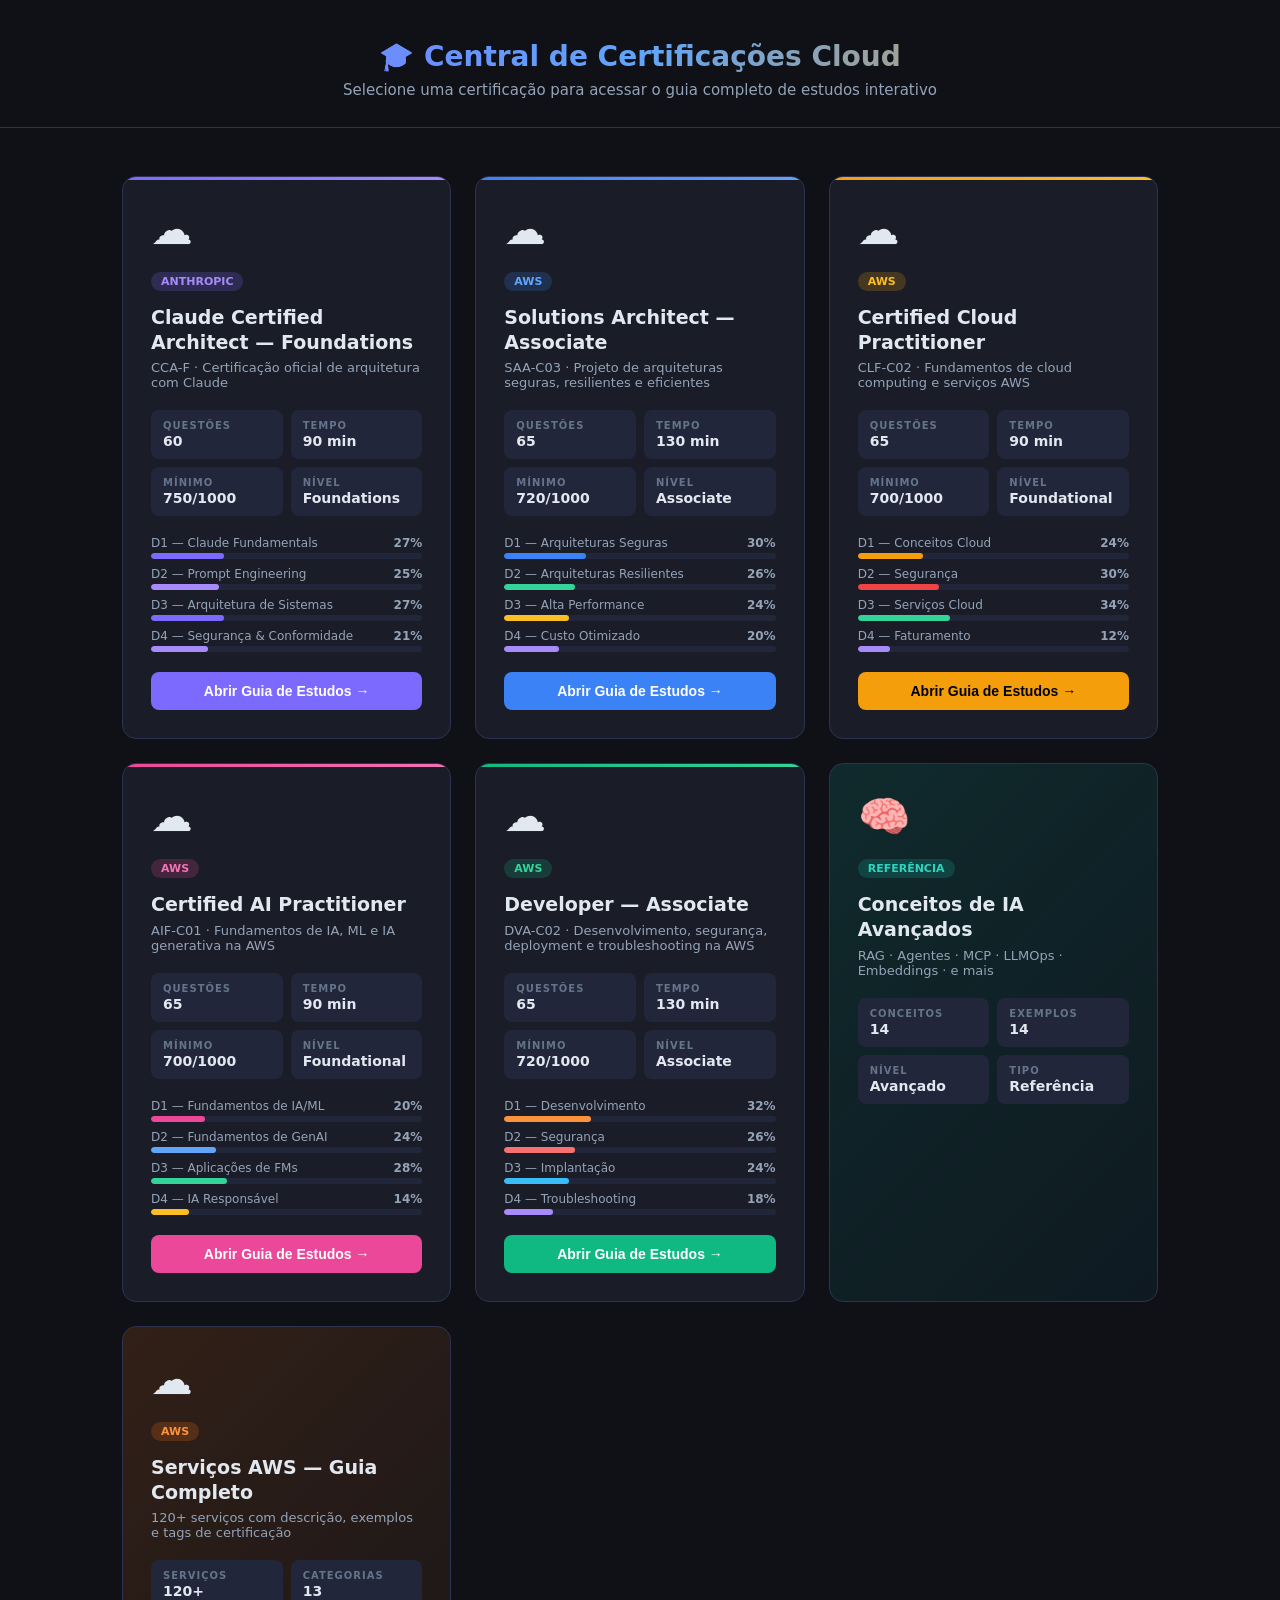
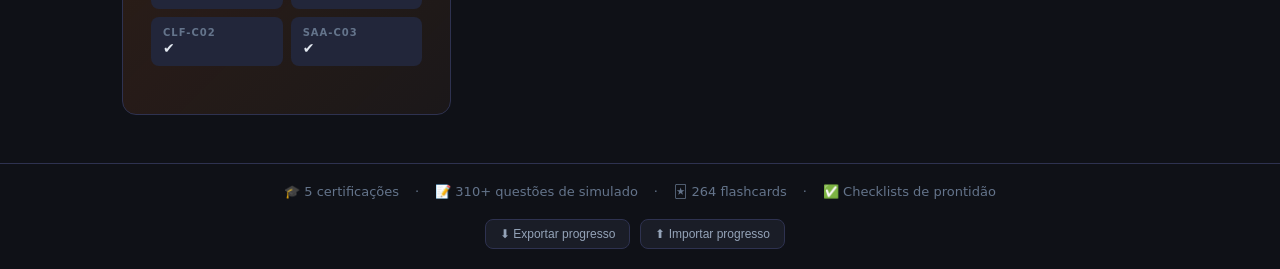
==== index.html @ f7072b09 "Add AWS DVA-C02 study card Adds a new certification study page for AWS Developer Associate (DVA-C02)" ====
<!DOCTYPE html>
<html lang="pt-BR">
<head>
<meta charset="UTF-8">
<meta name="viewport" content="width=device-width,initial-scale=1.0">
<title>Central de Certificações Cloud</title>
<style>
:root{--bg:#0f1117;--bg2:#1a1d27;--bg3:#22263a;--border:#2e3250;--text:#e2e8f0;--text2:#94a3b8;--text3:#64748b;}
*{box-sizing:border-box;margin:0;padding:0;}
body{background:var(--bg);color:var(--text);font-family:'Segoe UI',system-ui,sans-serif;min-height:100vh;display:flex;flex-direction:column;overflow-x:hidden;}

/* ── HEADER ── */
header{padding:40px 32px 28px;text-align:center;border-bottom:1px solid var(--border);}
header h1{font-size:28px;font-weight:800;background:linear-gradient(90deg,#7c6aff,#60a5fa,#f59e0b);-webkit-background-clip:text;-webkit-text-fill-color:transparent;margin-bottom:8px;}
header p{color:var(--text2);font-size:15px;}

/* ── CARD (shared) ── */
.card{background:var(--bg2);border:1px solid var(--border);border-radius:14px;padding:28px;cursor:pointer;position:relative;overflow:hidden;text-decoration:none;display:block;color:var(--text);}
.card::before{content:'';position:absolute;top:0;left:0;right:0;height:3px;}
.card.ccaf::before{background:linear-gradient(90deg,#7c6aff,#a78bfa);}
.card.saa::before{background:linear-gradient(90deg,#3b82f6,#60a5fa);}
.card.clf::before{background:linear-gradient(90deg,#f59e0b,#fbbf24);}
.card.aif::before{background:linear-gradient(90deg,#ec4899,#f472b6);}
.card.dva::before{background:linear-gradient(90deg,#10b981,#34d399);}
.cert-icon{font-size:42px;margin-bottom:16px;}
.cert-badge{display:inline-block;padding:3px 10px;border-radius:99px;font-size:11px;font-weight:700;margin-bottom:14px;}
.card.ccaf .cert-badge{background:rgba(124,106,255,.2);color:#a78bfa;}
.card.saa .cert-badge{background:rgba(59,130,246,.2);color:#60a5fa;}
.card.clf .cert-badge{background:rgba(245,158,11,.2);color:#fbbf24;}
.card.aif .cert-badge{background:rgba(236,72,153,.2);color:#f472b6;}
.card.dva .cert-badge{background:rgba(16,185,129,.2);color:#34d399;}
.cert-title{font-size:19px;font-weight:800;margin-bottom:6px;line-height:1.3;}
.cert-sub{font-size:13px;color:var(--text2);margin-bottom:20px;}
.cert-info{display:grid;grid-template-columns:1fr 1fr;gap:8px;margin-bottom:20px;}
.ci{background:var(--bg3);border-radius:8px;padding:10px 12px;}
.ci .label{font-size:10px;text-transform:uppercase;letter-spacing:1px;color:var(--text3);font-weight:600;}
.ci .value{font-size:14px;font-weight:700;margin-top:2px;}
.cert-domains{margin-bottom:20px;}
.dom-bar{margin-bottom:8px;}
.dom-label{display:flex;justify-content:space-between;font-size:12px;color:var(--text2);margin-bottom:3px;}
.dom-track{height:6px;background:var(--bg3);border-radius:99px;overflow:hidden;}
.dom-fill{height:100%;border-radius:99px;}
.open-btn{display:flex;align-items:center;justify-content:center;gap:8px;width:100%;padding:11px;border-radius:8px;font-size:14px;font-weight:700;border:none;cursor:pointer;transition:opacity .15s;}
.card.ccaf .open-btn{background:#7c6aff;color:#fff;}
.card.saa .open-btn{background:#3b82f6;color:#fff;}
.card.clf .open-btn{background:#f59e0b;color:#000;}
.card.aif .open-btn{background:#ec4899;color:#fff;}
.card.dva .open-btn{background:#10b981;color:#fff;}
.open-btn:hover{opacity:.9;}

/* ── STATS ── */
.stats{display:flex;gap:16px;justify-content:center;padding:20px;border-top:1px solid var(--border);color:var(--text3);font-size:13px;flex-wrap:wrap;}
.stat{display:flex;align-items:center;gap:6px;}

/* ── elements hidden by default (mobile-only chrome) ── */
.c-label,.c-dots,.c-hint,.c-prev,.c-next{display:none;}

/* ══════════════════════════════════
   DESKTOP ≥769px — GRID
══════════════════════════════════ */
@media(min-width:769px){
  main{flex:1;padding:48px 32px;max-width:1100px;margin:0 auto;width:100%;}
  .c-shell{position:static;}
  .c-wrap{overflow:visible;padding:0;}
  .c-track{display:grid;grid-template-columns:repeat(auto-fill,minmax(300px,1fr));gap:24px;transform:none!important;padding:0;}
  .card{transition:transform .2s,box-shadow .2s,border-color .2s;}
  .card:hover{transform:translateY(-4px);border-color:rgba(255,255,255,.15);box-shadow:0 12px 40px rgba(0,0,0,.4);}
  .card.ccaf:hover{border-color:rgba(124,106,255,.4);}
  .card.saa:hover{border-color:rgba(59,130,246,.4);}
  .card.clf:hover{border-color:rgba(245,158,11,.4);}
  .card.aif:hover{border-color:rgba(236,72,153,.4);}
  .card.dva:hover{border-color:rgba(16,185,129,.4);}
}

/* ══════════════════════════════════
   MOBILE ≤768px — CAROUSEL
══════════════════════════════════ */
@media(max-width:768px){
  header{padding:24px 16px 18px;}
  header h1{font-size:20px;}
  header p{font-size:13px;}
  main{flex:1;padding:24px 0 16px;}

  .c-label{display:block;text-align:center;font-size:11px;color:var(--text3);margin-bottom:14px;letter-spacing:1px;text-transform:uppercase;}
  .c-hint{display:block;text-align:center;color:var(--text3);font-size:11px;margin-top:10px;opacity:.6;}
  .c-dots{display:flex;justify-content:center;gap:8px;margin-top:4px;}

  .c-shell{position:relative;}
  .c-wrap{overflow:hidden;padding:8px 0 16px;}
  .c-track{display:flex;gap:16px;transition:transform .36s cubic-bezier(.4,0,.2,1);padding:0 28px;}

  /* carousel arrows */
  .c-prev,.c-next{display:flex;position:absolute;top:50%;transform:translateY(-65%);background:var(--bg2);border:1px solid var(--border);color:var(--text);width:34px;height:34px;border-radius:50%;font-size:18px;align-items:center;justify-content:center;cursor:pointer;z-index:10;user-select:none;line-height:1;}
  .c-prev{left:0;}
  .c-next{right:0;}
  .c-prev:disabled,.c-next:disabled{opacity:.2;cursor:default;}

  /* card carousel state */
  .card{width:calc(100vw - 56px);min-width:calc(100vw - 56px);flex-shrink:0;opacity:.5;transform:scale(.93);transition:transform .3s,opacity .3s,box-shadow .3s,border-color .3s;padding:22px 18px;}
  .card.active-card{opacity:1;transform:scale(1);box-shadow:0 16px 48px rgba(0,0,0,.5);}
  .card.ccaf.active-card{border-color:rgba(124,106,255,.45);}
  .card.saa.active-card{border-color:rgba(59,130,246,.45);}
  .card.clf.active-card{border-color:rgba(245,158,11,.45);}
  .card.aif.active-card{border-color:rgba(236,72,153,.45);}
  .card.dva.active-card{border-color:rgba(16,185,129,.45);}

  /* dots */
  .c-dot{width:8px;height:8px;border-radius:99px;cursor:pointer;transition:all .25s;border:none;background:var(--border);}
  .c-dot.active{width:24px;}
  .c-dot.d0.active{background:#7c6aff;}
  .c-dot.d1.active{background:#3b82f6;}
  .c-dot.d2.active{background:#f59e0b;}
  .c-dot.d3.active{background:#ec4899;}
  .c-dot.d4.active{background:#10b981;}

  .stats{font-size:12px;padding:14px 12px;gap:8px;}
}

.card.concepts{background:linear-gradient(135deg,rgba(20,184,166,.15),rgba(6,182,212,.05));}
.card.concepts .cert-badge{background:rgba(20,184,166,.2);color:#2dd4bf;}
.card.concepts:hover{box-shadow:0 20px 60px rgba(20,184,166,.2);border-color:rgba(20,184,166,.4);}


.card.awssvc{background:linear-gradient(135deg,rgba(249,115,22,.15),rgba(251,146,60,.05));}
.card.awssvc .cert-badge{background:rgba(249,115,22,.2);color:#fb923c;}
.card.awssvc:hover{box-shadow:0 20px 60px rgba(249,115,22,.2);border-color:rgba(249,115,22,.4);}

.hub-progress{display:none;align-items:center;gap:8px;font-size:11px;color:var(--text2);margin-bottom:14px;}
.hub-progress.has-data{display:flex;}
.hub-progress .hp-bar{flex:1;height:4px;background:rgba(255,255,255,.12);border-radius:99px;overflow:hidden;}
.hub-progress .hp-fill{height:100%;background:currentColor;border-radius:99px;}

.hub-actions{display:flex;align-items:center;justify-content:center;gap:10px;padding:0 12px 20px;flex-wrap:wrap;}
.hub-btn{background:var(--bg2);border:1px solid var(--border);color:var(--text2);font-size:12px;padding:7px 14px;border-radius:8px;cursor:pointer;transition:all .15s;}
.hub-btn:hover{background:var(--bg3);color:var(--text);}
.hub-import-status{font-size:12px;}

</style>
</head>
<body>

<header>
  <h1>🎓 Central de Certificações Cloud</h1>
  <p>Selecione uma certificação para acessar o guia completo de estudos interativo</p>
</header>

<main>
  <p class="c-label">Certificações disponíveis</p>

  <div class="c-shell">
    <button class="c-prev" id="btnPrev" onclick="move(-1)">‹</button>

    <div class="c-wrap">
      <div class="c-track" id="track">

        <!-- CCA-F -->
        <a href="ccaf_2026.html" class="card ccaf active-card" data-idx="0">
          <div class="cert-icon">☁️</div>
          <div class="cert-badge">ANTHROPIC</div>
          <div class="cert-title">Claude Certified Architect — Foundations</div>
          <div class="cert-sub">CCA-F · Certificação oficial de arquitetura com Claude</div>
          <div class="cert-info">
            <div class="ci"><div class="label">Questões</div><div class="value">60</div></div>
            <div class="ci"><div class="label">Tempo</div><div class="value">90 min</div></div>
            <div class="ci"><div class="label">Mínimo</div><div class="value">750/1000</div></div>
            <div class="ci"><div class="label">Nível</div><div class="value">Foundations</div></div>
          </div>
          <div class="cert-domains">
            <div class="dom-bar"><div class="dom-label"><span>D1 — Claude Fundamentals</span><strong>27%</strong></div><div class="dom-track"><div class="dom-fill" style="width:27%;background:#7c6aff"></div></div></div>
            <div class="dom-bar"><div class="dom-label"><span>D2 — Prompt Engineering</span><strong>25%</strong></div><div class="dom-track"><div class="dom-fill" style="width:25%;background:#a78bfa"></div></div></div>
            <div class="dom-bar"><div class="dom-label"><span>D3 — Arquitetura de Sistemas</span><strong>27%</strong></div><div class="dom-track"><div class="dom-fill" style="width:27%;background:#7c6aff"></div></div></div>
            <div class="dom-bar"><div class="dom-label"><span>D4 — Segurança & Conformidade</span><strong>21%</strong></div><div class="dom-track"><div class="dom-fill" style="width:21%;background:#a78bfa"></div></div></div>
          </div>
          <div class="hub-progress" data-cert="ccaf" data-total="50"><span class="hp-txt"></span><div class="hp-bar"><div class="hp-fill" style="width:0%"></div></div></div>
          <button class="open-btn" onclick="event.preventDefault();window.location.href='ccaf_2026.html'">Abrir Guia de Estudos →</button>
        </a>

        <!-- AWS SAA -->
        <a href="aws_saa_study.html" class="card saa" data-idx="1">
          <div class="cert-icon">☁️</div>
          <div class="cert-badge">AWS</div>
          <div class="cert-title">Solutions Architect — Associate</div>
          <div class="cert-sub">SAA-C03 · Projeto de arquiteturas seguras, resilientes e eficientes</div>
          <div class="cert-info">
            <div class="ci"><div class="label">Questões</div><div class="value">65</div></div>
            <div class="ci"><div class="label">Tempo</div><div class="value">130 min</div></div>
            <div class="ci"><div class="label">Mínimo</div><div class="value">720/1000</div></div>
            <div class="ci"><div class="label">Nível</div><div class="value">Associate</div></div>
          </div>
          <div class="cert-domains">
            <div class="dom-bar"><div class="dom-label"><span>D1 — Arquiteturas Seguras</span><strong>30%</strong></div><div class="dom-track"><div class="dom-fill" style="width:30%;background:#3b82f6"></div></div></div>
            <div class="dom-bar"><div class="dom-label"><span>D2 — Arquiteturas Resilientes</span><strong>26%</strong></div><div class="dom-track"><div class="dom-fill" style="width:26%;background:#34d399"></div></div></div>
            <div class="dom-bar"><div class="dom-label"><span>D3 — Alta Performance</span><strong>24%</strong></div><div class="dom-track"><div class="dom-fill" style="width:24%;background:#fbbf24"></div></div></div>
            <div class="dom-bar"><div class="dom-label"><span>D4 — Custo Otimizado</span><strong>20%</strong></div><div class="dom-track"><div class="dom-fill" style="width:20%;background:#a78bfa"></div></div></div>
          </div>
          <div class="hub-progress" data-cert="saa" data-total="53"><span class="hp-txt"></span><div class="hp-bar"><div class="hp-fill" style="width:0%"></div></div></div>
          <button class="open-btn" onclick="event.preventDefault();window.location.href='aws_saa_study.html'">Abrir Guia de Estudos →</button>
        </a>

        <!-- CLF-C02 -->
        <a href="clf_c02_study.html" class="card clf" data-idx="2">
          <div class="cert-icon">☁️</div>
          <div class="cert-badge">AWS</div>
          <div class="cert-title">Certified Cloud Practitioner</div>
          <div class="cert-sub">CLF-C02 · Fundamentos de cloud computing e serviços AWS</div>
          <div class="cert-info">
            <div class="ci"><div class="label">Questões</div><div class="value">65</div></div>
            <div class="ci"><div class="label">Tempo</div><div class="value">90 min</div></div>
            <div class="ci"><div class="label">Mínimo</div><div class="value">700/1000</div></div>
            <div class="ci"><div class="label">Nível</div><div class="value">Foundational</div></div>
          </div>
          <div class="cert-domains">
            <div class="dom-bar"><div class="dom-label"><span>D1 — Conceitos Cloud</span><strong>24%</strong></div><div class="dom-track"><div class="dom-fill" style="width:24%;background:#f59e0b"></div></div></div>
            <div class="dom-bar"><div class="dom-label"><span>D2 — Segurança</span><strong>30%</strong></div><div class="dom-track"><div class="dom-fill" style="width:30%;background:#ef4444"></div></div></div>
            <div class="dom-bar"><div class="dom-label"><span>D3 — Serviços Cloud</span><strong>34%</strong></div><div class="dom-track"><div class="dom-fill" style="width:34%;background:#34d399"></div></div></div>
            <div class="dom-bar"><div class="dom-label"><span>D4 — Faturamento</span><strong>12%</strong></div><div class="dom-track"><div class="dom-fill" style="width:12%;background:#a78bfa"></div></div></div>
          </div>
          <div class="hub-progress" data-cert="clf" data-total="45"><span class="hp-txt"></span><div class="hp-bar"><div class="hp-fill" style="width:0%"></div></div></div>
          <button class="open-btn" onclick="event.preventDefault();window.location.href='clf_c02_study.html'">Abrir Guia de Estudos →</button>
        </a>

        <!-- AWS AIF-C01 -->
        <a href="aws_aif_c01_study.html" class="card aif" data-idx="3">
          <div class="cert-icon">☁️</div>
          <div class="cert-badge">AWS</div>
          <div class="cert-title">Certified AI Practitioner</div>
          <div class="cert-sub">AIF-C01 · Fundamentos de IA, ML e IA generativa na AWS</div>
          <div class="cert-info">
            <div class="ci"><div class="label">Questões</div><div class="value">65</div></div>
            <div class="ci"><div class="label">Tempo</div><div class="value">90 min</div></div>
            <div class="ci"><div class="label">Mínimo</div><div class="value">700/1000</div></div>
            <div class="ci"><div class="label">Nível</div><div class="value">Foundational</div></div>
          </div>
          <div class="cert-domains">
            <div class="dom-bar"><div class="dom-label"><span>D1 — Fundamentos de IA/ML</span><strong>20%</strong></div><div class="dom-track"><div class="dom-fill" style="width:20%;background:#ec4899"></div></div></div>
            <div class="dom-bar"><div class="dom-label"><span>D2 — Fundamentos de GenAI</span><strong>24%</strong></div><div class="dom-track"><div class="dom-fill" style="width:24%;background:#60a5fa"></div></div></div>
            <div class="dom-bar"><div class="dom-label"><span>D3 — Aplicações de FMs</span><strong>28%</strong></div><div class="dom-track"><div class="dom-fill" style="width:28%;background:#34d399"></div></div></div>
            <div class="dom-bar"><div class="dom-label"><span>D4 — IA Responsável</span><strong>14%</strong></div><div class="dom-track"><div class="dom-fill" style="width:14%;background:#fbbf24"></div></div></div>
          </div>
          <div class="hub-progress" data-cert="aif" data-total="45"><span class="hp-txt"></span><div class="hp-bar"><div class="hp-fill" style="width:0%"></div></div></div>
          <button class="open-btn" onclick="event.preventDefault();window.location.href='aws_aif_c01_study.html'">Abrir Guia de Estudos →</button>
        </a>

        <!-- AWS DVA-C02 -->
        <a href="aws_dva_c02_study.html" class="card dva" data-idx="4">
          <div class="cert-icon">☁️</div>
          <div class="cert-badge">AWS</div>
          <div class="cert-title">Developer — Associate</div>
          <div class="cert-sub">DVA-C02 · Desenvolvimento, segurança, deployment e troubleshooting na AWS</div>
          <div class="cert-info">
            <div class="ci"><div class="label">Questões</div><div class="value">65</div></div>
            <div class="ci"><div class="label">Tempo</div><div class="value">130 min</div></div>
            <div class="ci"><div class="label">Mínimo</div><div class="value">720/1000</div></div>
            <div class="ci"><div class="label">Nível</div><div class="value">Associate</div></div>
          </div>
          <div class="cert-domains">
            <div class="dom-bar"><div class="dom-label"><span>D1 — Desenvolvimento</span><strong>32%</strong></div><div class="dom-track"><div class="dom-fill" style="width:32%;background:#fb923c"></div></div></div>
            <div class="dom-bar"><div class="dom-label"><span>D2 — Segurança</span><strong>26%</strong></div><div class="dom-track"><div class="dom-fill" style="width:26%;background:#f87171"></div></div></div>
            <div class="dom-bar"><div class="dom-label"><span>D3 — Implantação</span><strong>24%</strong></div><div class="dom-track"><div class="dom-fill" style="width:24%;background:#38bdf8"></div></div></div>
            <div class="dom-bar"><div class="dom-label"><span>D4 — Troubleshooting</span><strong>18%</strong></div><div class="dom-track"><div class="dom-fill" style="width:18%;background:#a78bfa"></div></div></div>
          </div>
          <div class="hub-progress" data-cert="dva" data-total="45"><span class="hp-txt"></span><div class="hp-bar"><div class="hp-fill" style="width:0%"></div></div></div>
          <button class="open-btn" onclick="event.preventDefault();window.location.href='aws_dva_c02_study.html'">Abrir Guia de Estudos →</button>
        </a>
        <!-- AI Concepts -->
        <a href="ai_concepts.html" class="card concepts" data-idx="5">
          <div class="cert-icon">&#x1F9E0;</div>
          <div class="cert-badge">REFER&#xCA;NCIA</div>
          <div class="cert-title">Conceitos de IA Avan&#xE7;ados</div>
          <div class="cert-sub">RAG &middot; Agentes &middot; MCP &middot; LLMOps &middot; Embeddings &middot; e mais</div>
          <div class="cert-info">
            <div class="ci"><div class="label">Conceitos</div><div class="value">14</div></div>
            <div class="ci"><div class="label">Exemplos</div><div class="value">14</div></div>
            <div class="ci"><div class="label">N&iacute;vel</div><div class="value">Avan&ccedil;ado</div></div>
            <div class="ci"><div class="label">Tipo</div><div class="value">Refer&ecirc;ncia</div></div>
          </div>
        </a>
        <!-- AWS Services -->
        <a href="aws_services.html" class="card awssvc" data-idx="6">
          <div class="cert-icon">&#x2601;&#xFE0F;</div>
          <div class="cert-badge">AWS</div>
          <div class="cert-title">Servi&#xE7;os AWS — Guia Completo</div>
          <div class="cert-sub">120+ servi&#xE7;os com descri&#xE7;&#xE3;o, exemplos e tags de certifica&#xE7;&#xE3;o</div>
          <div class="cert-info">
            <div class="ci"><div class="label">Servi&#xE7;os</div><div class="value">120+</div></div>
            <div class="ci"><div class="label">Categorias</div><div class="value">13</div></div>
            <div class="ci"><div class="label">CLF-C02</div><div class="value">&#x2714;</div></div>
            <div class="ci"><div class="label">SAA-C03</div><div class="value">&#x2714;</div></div>
          </div>
        </a>

      </div><!-- /c-track -->
    </div><!-- /c-wrap -->

    <button class="c-next" id="btnNext" onclick="move(1)">›</button>
  </div><!-- /c-shell -->

  <div class="c-dots" id="dots">
    <button class="c-dot d0 active" onclick="goTo(0)"></button>
    <button class="c-dot d1" onclick="goTo(1)"></button>
    <button class="c-dot d2" onclick="goTo(2)"></button>
    <button class="c-dot d3" onclick="goTo(3)"></button>
    <button class="c-dot d4" onclick="goTo(4)"></button>
    <button class="c-dot d5" onclick="goTo(5)"></button>
    <button class="c-dot d6" onclick="goTo(6)"></button>
  </div>
  <p class="c-hint">← deslize para navegar →</p>
</main>

<div class="stats">
  <div class="stat">🎓 5 certificações</div>
  <div class="stat">·</div>
  <div class="stat">📝 310+ questões de simulado</div>
  <div class="stat">·</div>
  <div class="stat">🃏 264 flashcards</div>
  <div class="stat">·</div>
  <div class="stat">✅ Checklists de prontidão</div>
</div>

<div class="hub-actions">
  <button class="hub-btn" id="btnExportProgress">⬇ Exportar progresso</button>
  <button class="hub-btn" id="btnImportProgress">⬆ Importar progresso</button>
  <input type="file" id="importProgressFile" accept="application/json" style="display:none">
  <span id="importProgressStatus" class="hub-import-status"></span>
</div>

<script src="study-engine.js"></script>
<script>
var TOTAL = 7, cur = 0;
function isMobile(){ return window.innerWidth <= 768; }

function updateCarousel(){
  if(!isMobile()) return;
  var track = document.getElementById('track');
  var cards = document.querySelectorAll('.card');
  var dots  = document.querySelectorAll('.c-dot');
  var cw = cards[0].offsetWidth + 16;
  track.style.transform = 'translateX(' + (28 - cur * cw) + 'px)';
  cards.forEach(function(c,i){ c.classList.toggle('active-card', i===cur); });
  dots.forEach(function(d,i){ d.classList.toggle('active', i===cur); });
  document.getElementById('btnPrev').disabled = cur===0;
  document.getElementById('btnNext').disabled = cur===TOTAL-1;
}

function move(dir){
  if(!isMobile()) return;
  cur = Math.max(0, Math.min(TOTAL-1, cur+dir));
  updateCarousel();
}

function goTo(idx){ cur=idx; updateCarousel(); }

// Inactive card click → navigate carousel
document.querySelectorAll('.card').forEach(function(card,i){
  card.addEventListener('click', function(e){
    if(isMobile() && i!==cur){ e.preventDefault(); goTo(i); }
  });
});

// Touch swipe
var tx=0;
document.getElementById('track').addEventListener('touchstart',function(e){tx=e.touches[0].clientX;},{passive:true});
document.getElementById('track').addEventListener('touchend',function(e){
  var dx=e.changedTouches[0].clientX-tx;
  if(isMobile()&&Math.abs(dx)>40) move(dx<0?1:-1);
});

window.addEventListener('resize', function(){
  if(!isMobile()){ document.getElementById('track').style.transform=''; }
  else updateCarousel();
});

if(isMobile()) updateCarousel();

// ── HUB PROGRESS (study-progress-tracking) ─────────────────────────
function renderHubProgress(){
  document.querySelectorAll('.hub-progress').forEach(function(el){
    var certId = el.dataset.cert;
    var total = parseInt(el.dataset.total, 10) || 0;
    var cert = getCertProgress(certId);
    var done = Object.values(cert.checklist).filter(Boolean).length;
    if(!done && !cert.examHistory.length){ el.classList.remove('has-data'); return; }
    el.classList.add('has-data');
    var pct = total ? Math.round(done/total*100) : 0;
    var txt = pct + '% do checklist';
    if(cert.examHistory.length){
      var last = cert.examHistory[cert.examHistory.length-1];
      txt += ' · último simulado: ' + last.score + '/1000';
    }
    el.querySelector('.hp-txt').textContent = txt;
    el.querySelector('.hp-fill').style.width = pct + '%';
  });
}
renderHubProgress();

// ── PROGRESS EXPORT / IMPORT (progress-export-import) ───────────────
function showImportStatus(msg, isError){
  var el = document.getElementById('importProgressStatus');
  el.textContent = msg;
  el.style.color = isError ? '#f87171' : '#34d399';
  setTimeout(function(){ el.textContent=''; }, 6000);
}
document.getElementById('btnExportProgress').addEventListener('click', function(){
  var envelope = exportProgressEnvelope();
  var blob = new Blob([JSON.stringify(envelope,null,2)], {type:'application/json'});
  var url = URL.createObjectURL(blob);
  var a = document.createElement('a');
  a.href = url; a.download = 'hub-study-progress-' + new Date().toISOString().slice(0,10) + '.json';
  document.body.appendChild(a); a.click(); a.remove();
  URL.revokeObjectURL(url);
});
document.getElementById('btnImportProgress').addEventListener('click', function(){
  document.getElementById('importProgressFile').click();
});
document.getElementById('importProgressFile').addEventListener('change', function(e){
  var file = e.target.files[0];
  if(!file) return;
  var reader = new FileReader();
  reader.onload = function(){
    var parsed;
    try{ parsed = JSON.parse(reader.result); }
    catch(err){ showImportStatus('❌ Arquivo inválido (JSON malformado).', true); return; }
    if(!validateProgressEnvelope(parsed)){ showImportStatus('❌ Formato de arquivo não reconhecido.', true); return; }
    if(hasAnyProgress()){
      if(!confirm('Isso substituirá o progresso já salvo neste navegador. Continuar?')) return;
    }
    saveAllProgress(parsed.progress);
    showImportStatus('✅ Progresso importado com sucesso!', false);
    renderHubProgress();
  };
  reader.onerror = function(){ showImportStatus('❌ Não foi possível ler o arquivo.', true); };
  reader.readAsText(file);
  e.target.value = '';
});
</script>
</body>
</html>
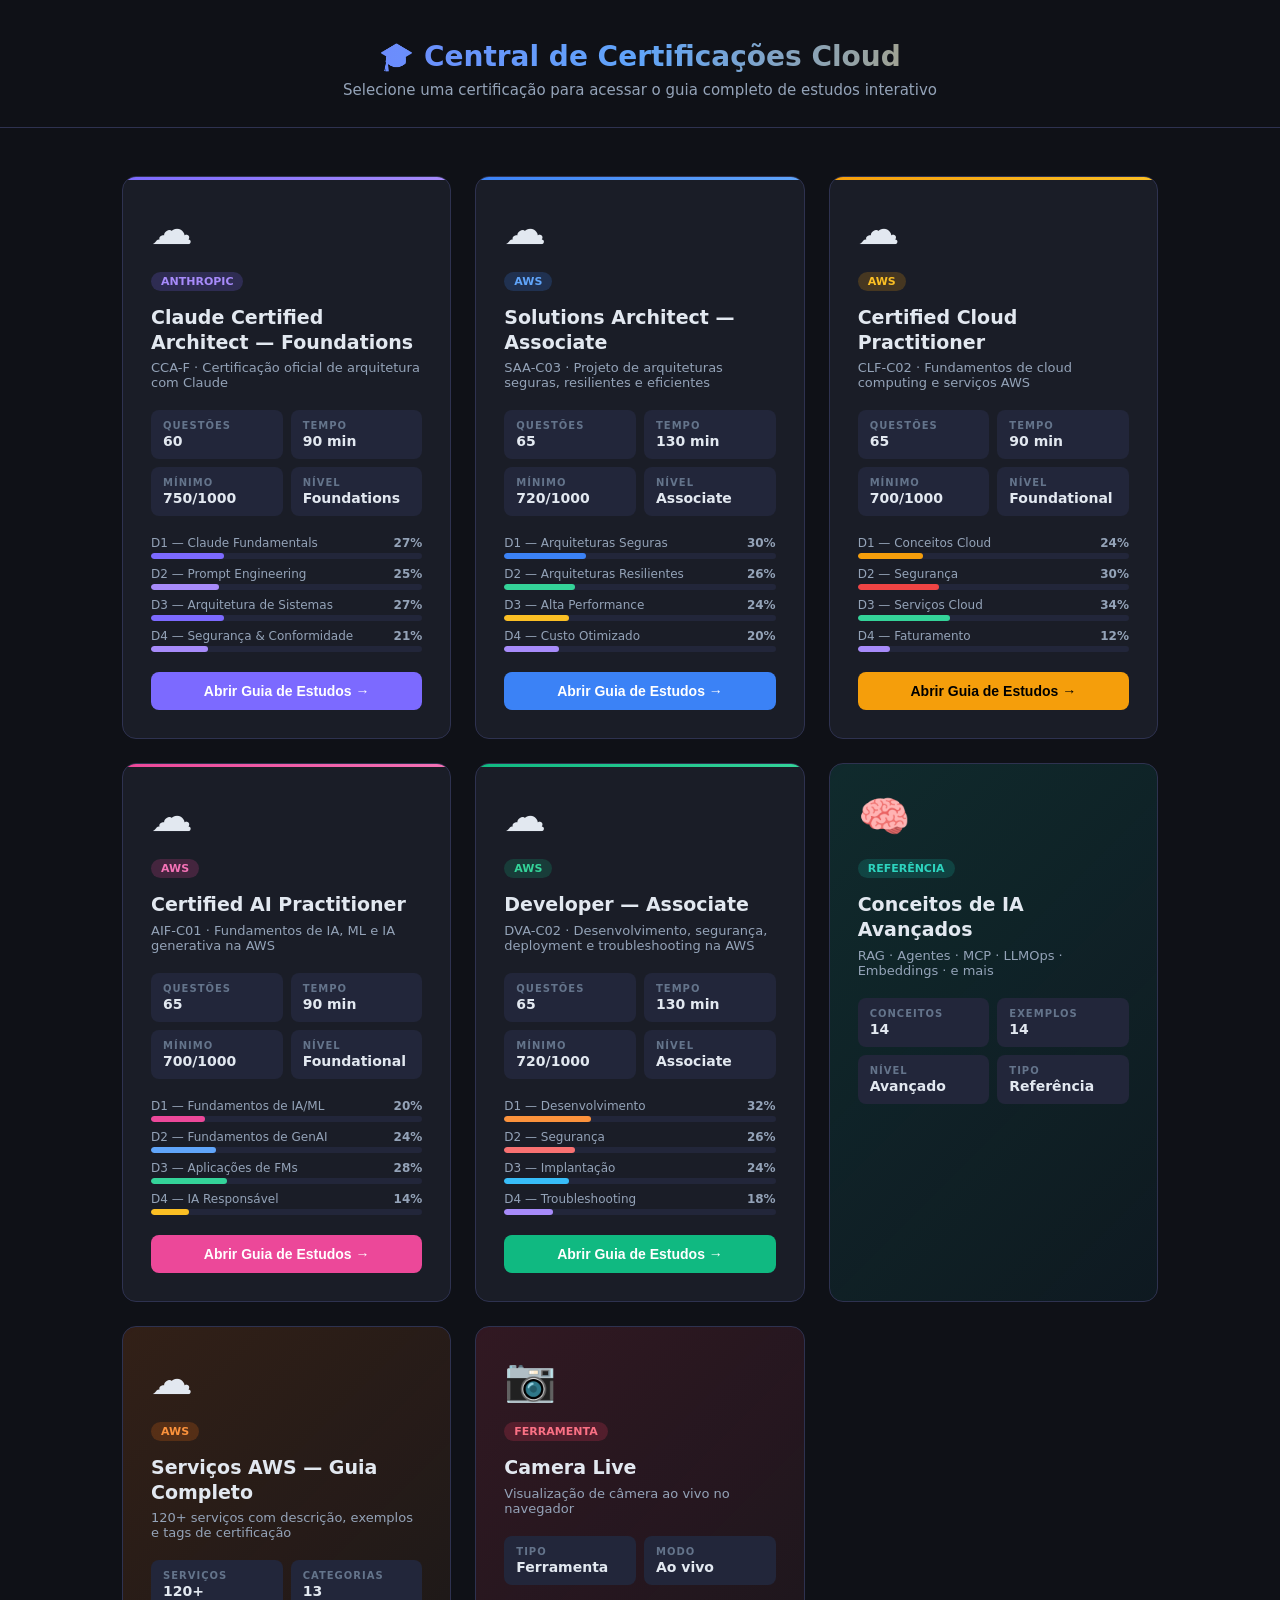
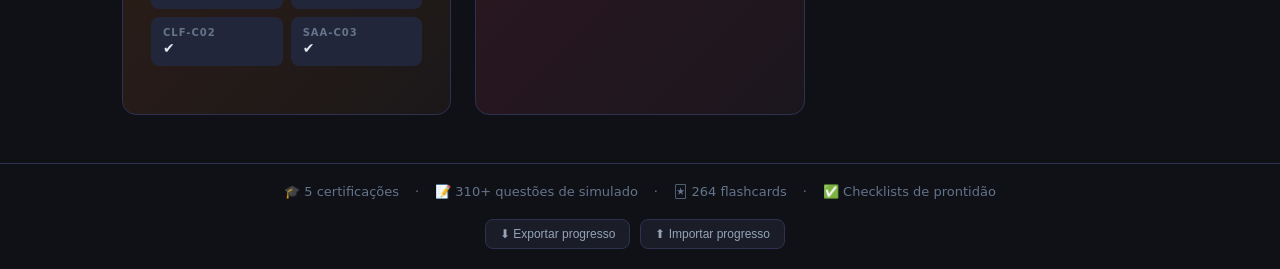
==== commit 3ff9c582: "Add Camera Live page and hub card Co-Authored-By: Claude Sonnet 5.5 <noreply@anthropic.com>" ====
--- a/index.html
+++ b/index.html
@@ -123,6 +123,9 @@
 
 .card.awssvc{background:linear-gradient(135deg,rgba(249,115,22,.15),rgba(251,146,60,.05));}
 .card.awssvc .cert-badge{background:rgba(249,115,22,.2);color:#fb923c;}
+.card.camlive{background:linear-gradient(135deg,rgba(244,63,94,.15),rgba(251,113,133,.05));}
+.card.camlive .cert-badge{background:rgba(244,63,94,.2);color:#fb7185;}
+.card.camlive:hover{box-shadow:0 20px 60px rgba(244,63,94,.2);border-color:rgba(244,63,94,.4);}
 .card.awssvc:hover{box-shadow:0 20px 60px rgba(249,115,22,.2);border-color:rgba(249,115,22,.4);}
 
 .hub-progress{display:none;align-items:center;gap:8px;font-size:11px;color:var(--text2);margin-bottom:14px;}
@@ -171,7 +174,7 @@
             <div class="dom-bar"><div class="dom-label"><span>D3 — Arquitetura de Sistemas</span><strong>27%</strong></div><div class="dom-track"><div class="dom-fill" style="width:27%;background:#7c6aff"></div></div></div>
             <div class="dom-bar"><div class="dom-label"><span>D4 — Segurança & Conformidade</span><strong>21%</strong></div><div class="dom-track"><div class="dom-fill" style="width:21%;background:#a78bfa"></div></div></div>
           </div>
-          <div class="hub-progress" data-cert="ccaf" data-total="50"><span class="hp-txt"></span><div class="hp-bar"><div class="hp-fill" style="width:0%"></div></div></div>
+          <div class="hub-progress" data-cert="ccaf" data-total="58"><span class="hp-txt"></span><div class="hp-bar"><div class="hp-fill" style="width:0%"></div></div></div>
           <button class="open-btn" onclick="event.preventDefault();window.location.href='ccaf_2026.html'">Abrir Guia de Estudos →</button>
         </a>
 
@@ -237,7 +240,7 @@
             <div class="dom-bar"><div class="dom-label"><span>D3 — Aplicações de FMs</span><strong>28%</strong></div><div class="dom-track"><div class="dom-fill" style="width:28%;background:#34d399"></div></div></div>
             <div class="dom-bar"><div class="dom-label"><span>D4 — IA Responsável</span><strong>14%</strong></div><div class="dom-track"><div class="dom-fill" style="width:14%;background:#fbbf24"></div></div></div>
           </div>
-          <div class="hub-progress" data-cert="aif" data-total="45"><span class="hp-txt"></span><div class="hp-bar"><div class="hp-fill" style="width:0%"></div></div></div>
+          <div class="hub-progress" data-cert="aif" data-total="59"><span class="hp-txt"></span><div class="hp-bar"><div class="hp-fill" style="width:0%"></div></div></div>
           <button class="open-btn" onclick="event.preventDefault();window.location.href='aws_aif_c01_study.html'">Abrir Guia de Estudos →</button>
         </a>
 
@@ -286,6 +289,17 @@
             <div class="ci"><div class="label">Categorias</div><div class="value">13</div></div>
             <div class="ci"><div class="label">CLF-C02</div><div class="value">&#x2714;</div></div>
             <div class="ci"><div class="label">SAA-C03</div><div class="value">&#x2714;</div></div>
+          </div>
+        </a>
+        <!-- Camera Live -->
+        <a href="camera-live.html" class="card camlive" data-idx="7">
+          <div class="cert-icon">&#x1F4F7;</div>
+          <div class="cert-badge">FERRAMENTA</div>
+          <div class="cert-title">Camera Live</div>
+          <div class="cert-sub">Visualiza&#xE7;&#xE3;o de c&#xE2;mera ao vivo no navegador</div>
+          <div class="cert-info">
+            <div class="ci"><div class="label">Tipo</div><div class="value">Ferramenta</div></div>
+            <div class="ci"><div class="label">Modo</div><div class="value">Ao vivo</div></div>
           </div>
         </a>
 
@@ -303,6 +317,7 @@
     <button class="c-dot d4" onclick="goTo(4)"></button>
     <button class="c-dot d5" onclick="goTo(5)"></button>
     <button class="c-dot d6" onclick="goTo(6)"></button>
+    <button class="c-dot d7" onclick="goTo(7)"></button>
   </div>
   <p class="c-hint">← deslize para navegar →</p>
 </main>
@@ -326,7 +341,7 @@
 
 <script src="study-engine.js"></script>
 <script>
-var TOTAL = 7, cur = 0;
+var TOTAL = 8, cur = 0;
 function isMobile(){ return window.innerWidth <= 768; }
 
 function updateCarousel(){
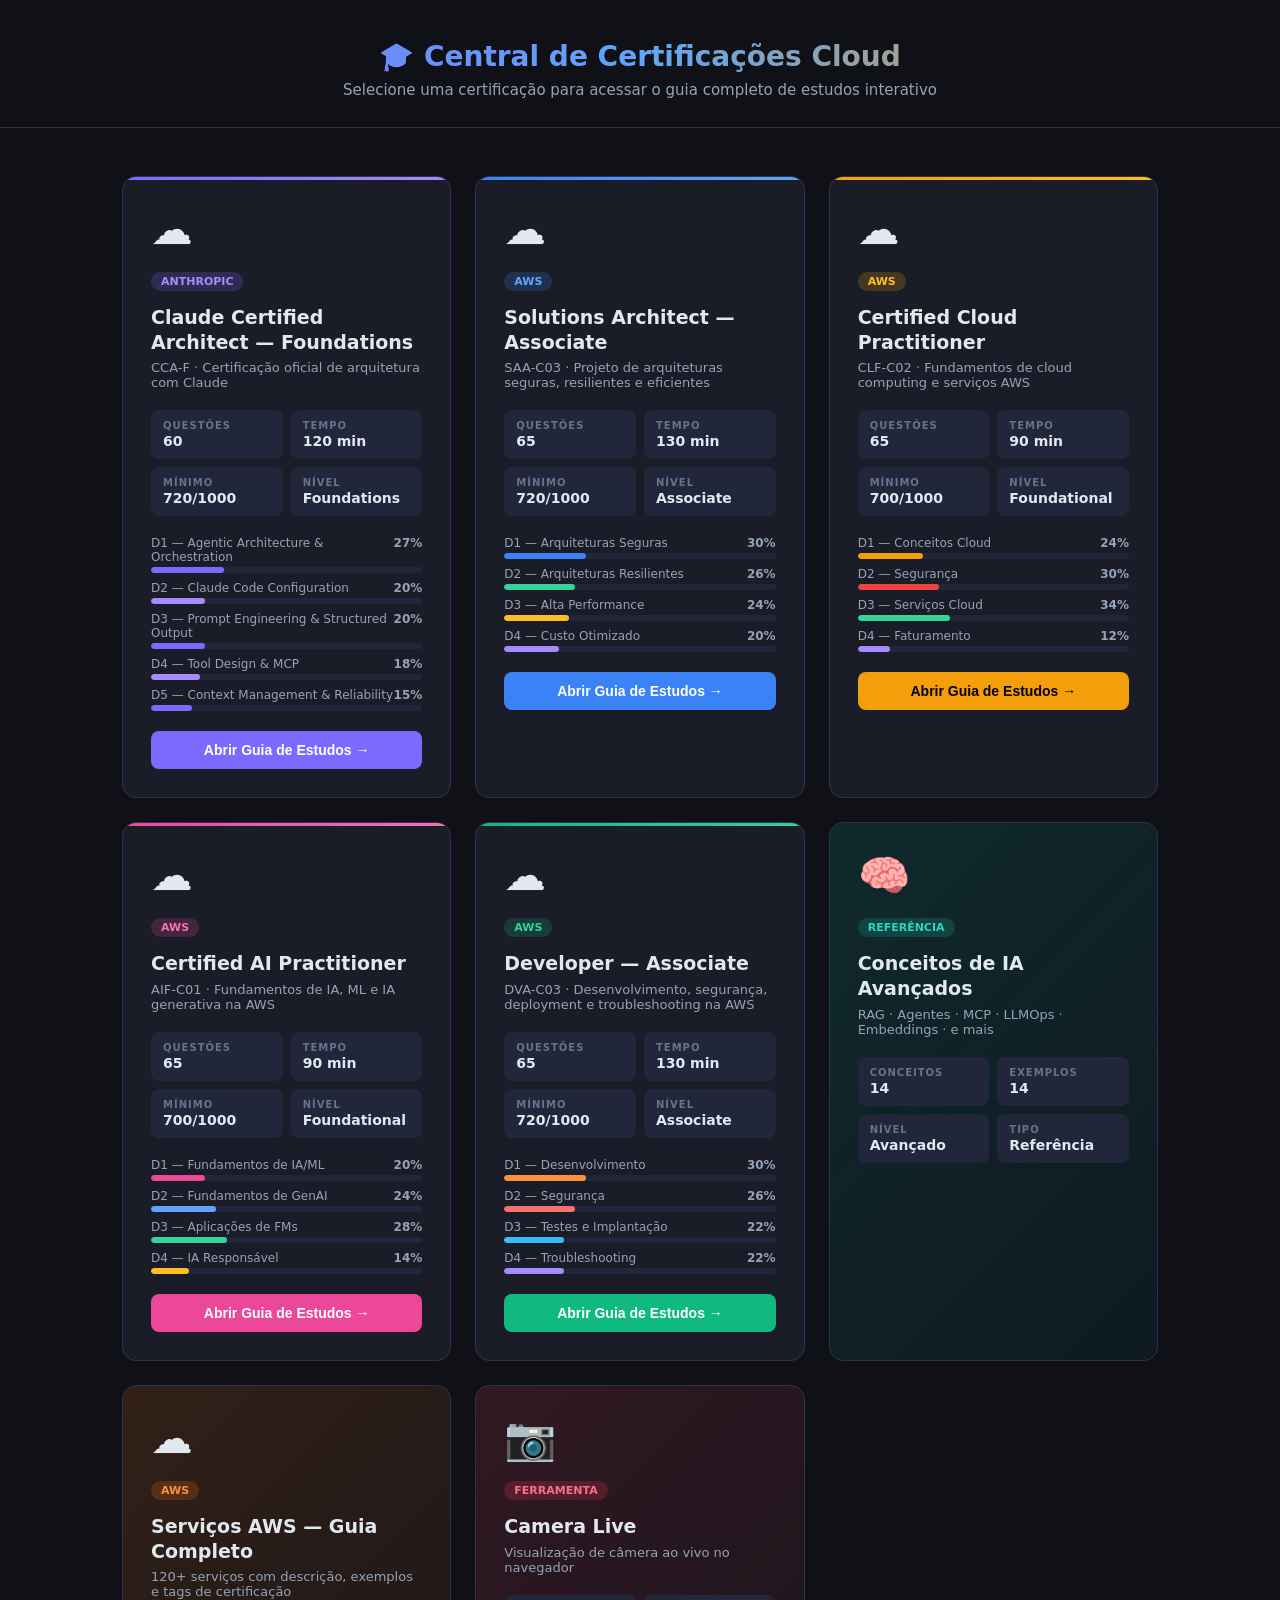
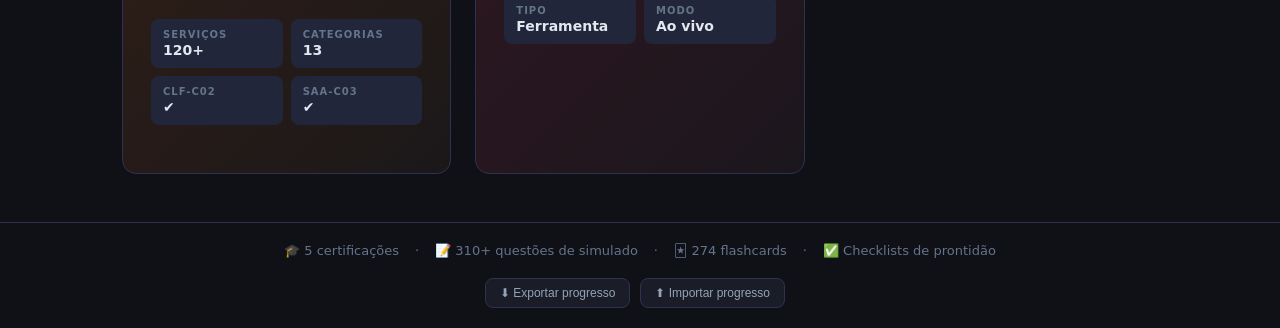
==== commit 36f8ea6c: "Atualiza treinamentos: DVA-C03, planos de suporte AWS e dados de exame - DVA: página migrada para o " ====
--- a/index.html
+++ b/index.html
@@ -164,15 +164,16 @@
           <div class="cert-sub">CCA-F · Certificação oficial de arquitetura com Claude</div>
           <div class="cert-info">
             <div class="ci"><div class="label">Questões</div><div class="value">60</div></div>
-            <div class="ci"><div class="label">Tempo</div><div class="value">90 min</div></div>
-            <div class="ci"><div class="label">Mínimo</div><div class="value">750/1000</div></div>
+            <div class="ci"><div class="label">Tempo</div><div class="value">120 min</div></div>
+            <div class="ci"><div class="label">Mínimo</div><div class="value">720/1000</div></div>
             <div class="ci"><div class="label">Nível</div><div class="value">Foundations</div></div>
           </div>
           <div class="cert-domains">
-            <div class="dom-bar"><div class="dom-label"><span>D1 — Claude Fundamentals</span><strong>27%</strong></div><div class="dom-track"><div class="dom-fill" style="width:27%;background:#7c6aff"></div></div></div>
-            <div class="dom-bar"><div class="dom-label"><span>D2 — Prompt Engineering</span><strong>25%</strong></div><div class="dom-track"><div class="dom-fill" style="width:25%;background:#a78bfa"></div></div></div>
-            <div class="dom-bar"><div class="dom-label"><span>D3 — Arquitetura de Sistemas</span><strong>27%</strong></div><div class="dom-track"><div class="dom-fill" style="width:27%;background:#7c6aff"></div></div></div>
-            <div class="dom-bar"><div class="dom-label"><span>D4 — Segurança & Conformidade</span><strong>21%</strong></div><div class="dom-track"><div class="dom-fill" style="width:21%;background:#a78bfa"></div></div></div>
+            <div class="dom-bar"><div class="dom-label"><span>D1 — Agentic Architecture & Orchestration</span><strong>27%</strong></div><div class="dom-track"><div class="dom-fill" style="width:27%;background:#7c6aff"></div></div></div>
+            <div class="dom-bar"><div class="dom-label"><span>D2 — Claude Code Configuration</span><strong>20%</strong></div><div class="dom-track"><div class="dom-fill" style="width:20%;background:#a78bfa"></div></div></div>
+            <div class="dom-bar"><div class="dom-label"><span>D3 — Prompt Engineering & Structured Output</span><strong>20%</strong></div><div class="dom-track"><div class="dom-fill" style="width:20%;background:#7c6aff"></div></div></div>
+            <div class="dom-bar"><div class="dom-label"><span>D4 — Tool Design & MCP</span><strong>18%</strong></div><div class="dom-track"><div class="dom-fill" style="width:18%;background:#a78bfa"></div></div></div>
+            <div class="dom-bar"><div class="dom-label"><span>D5 — Context Management & Reliability</span><strong>15%</strong></div><div class="dom-track"><div class="dom-fill" style="width:15%;background:#7c6aff"></div></div></div>
           </div>
           <div class="hub-progress" data-cert="ccaf" data-total="58"><span class="hp-txt"></span><div class="hp-bar"><div class="hp-fill" style="width:0%"></div></div></div>
           <button class="open-btn" onclick="event.preventDefault();window.location.href='ccaf_2026.html'">Abrir Guia de Estudos →</button>
@@ -244,12 +245,12 @@
           <button class="open-btn" onclick="event.preventDefault();window.location.href='aws_aif_c01_study.html'">Abrir Guia de Estudos →</button>
         </a>
 
-        <!-- AWS DVA-C02 -->
+        <!-- AWS DVA-C03 -->
         <a href="aws_dva_c02_study.html" class="card dva" data-idx="4">
           <div class="cert-icon">☁️</div>
           <div class="cert-badge">AWS</div>
           <div class="cert-title">Developer — Associate</div>
-          <div class="cert-sub">DVA-C02 · Desenvolvimento, segurança, deployment e troubleshooting na AWS</div>
+          <div class="cert-sub">DVA-C03 · Desenvolvimento, segurança, deployment e troubleshooting na AWS</div>
           <div class="cert-info">
             <div class="ci"><div class="label">Questões</div><div class="value">65</div></div>
             <div class="ci"><div class="label">Tempo</div><div class="value">130 min</div></div>
@@ -257,12 +258,12 @@
             <div class="ci"><div class="label">Nível</div><div class="value">Associate</div></div>
           </div>
           <div class="cert-domains">
-            <div class="dom-bar"><div class="dom-label"><span>D1 — Desenvolvimento</span><strong>32%</strong></div><div class="dom-track"><div class="dom-fill" style="width:32%;background:#fb923c"></div></div></div>
+            <div class="dom-bar"><div class="dom-label"><span>D1 — Desenvolvimento</span><strong>30%</strong></div><div class="dom-track"><div class="dom-fill" style="width:30%;background:#fb923c"></div></div></div>
             <div class="dom-bar"><div class="dom-label"><span>D2 — Segurança</span><strong>26%</strong></div><div class="dom-track"><div class="dom-fill" style="width:26%;background:#f87171"></div></div></div>
-            <div class="dom-bar"><div class="dom-label"><span>D3 — Implantação</span><strong>24%</strong></div><div class="dom-track"><div class="dom-fill" style="width:24%;background:#38bdf8"></div></div></div>
-            <div class="dom-bar"><div class="dom-label"><span>D4 — Troubleshooting</span><strong>18%</strong></div><div class="dom-track"><div class="dom-fill" style="width:18%;background:#a78bfa"></div></div></div>
-          </div>
-          <div class="hub-progress" data-cert="dva" data-total="45"><span class="hp-txt"></span><div class="hp-bar"><div class="hp-fill" style="width:0%"></div></div></div>
+            <div class="dom-bar"><div class="dom-label"><span>D3 — Testes e Implantação</span><strong>22%</strong></div><div class="dom-track"><div class="dom-fill" style="width:22%;background:#38bdf8"></div></div></div>
+            <div class="dom-bar"><div class="dom-label"><span>D4 — Troubleshooting</span><strong>22%</strong></div><div class="dom-track"><div class="dom-fill" style="width:22%;background:#a78bfa"></div></div></div>
+          </div>
+          <div class="hub-progress" data-cert="dva" data-total="55"><span class="hp-txt"></span><div class="hp-bar"><div class="hp-fill" style="width:0%"></div></div></div>
           <button class="open-btn" onclick="event.preventDefault();window.location.href='aws_dva_c02_study.html'">Abrir Guia de Estudos →</button>
         </a>
         <!-- AI Concepts -->
@@ -327,7 +328,7 @@
   <div class="stat">·</div>
   <div class="stat">📝 310+ questões de simulado</div>
   <div class="stat">·</div>
-  <div class="stat">🃏 264 flashcards</div>
+  <div class="stat">🃏 274 flashcards</div>
   <div class="stat">·</div>
   <div class="stat">✅ Checklists de prontidão</div>
 </div>
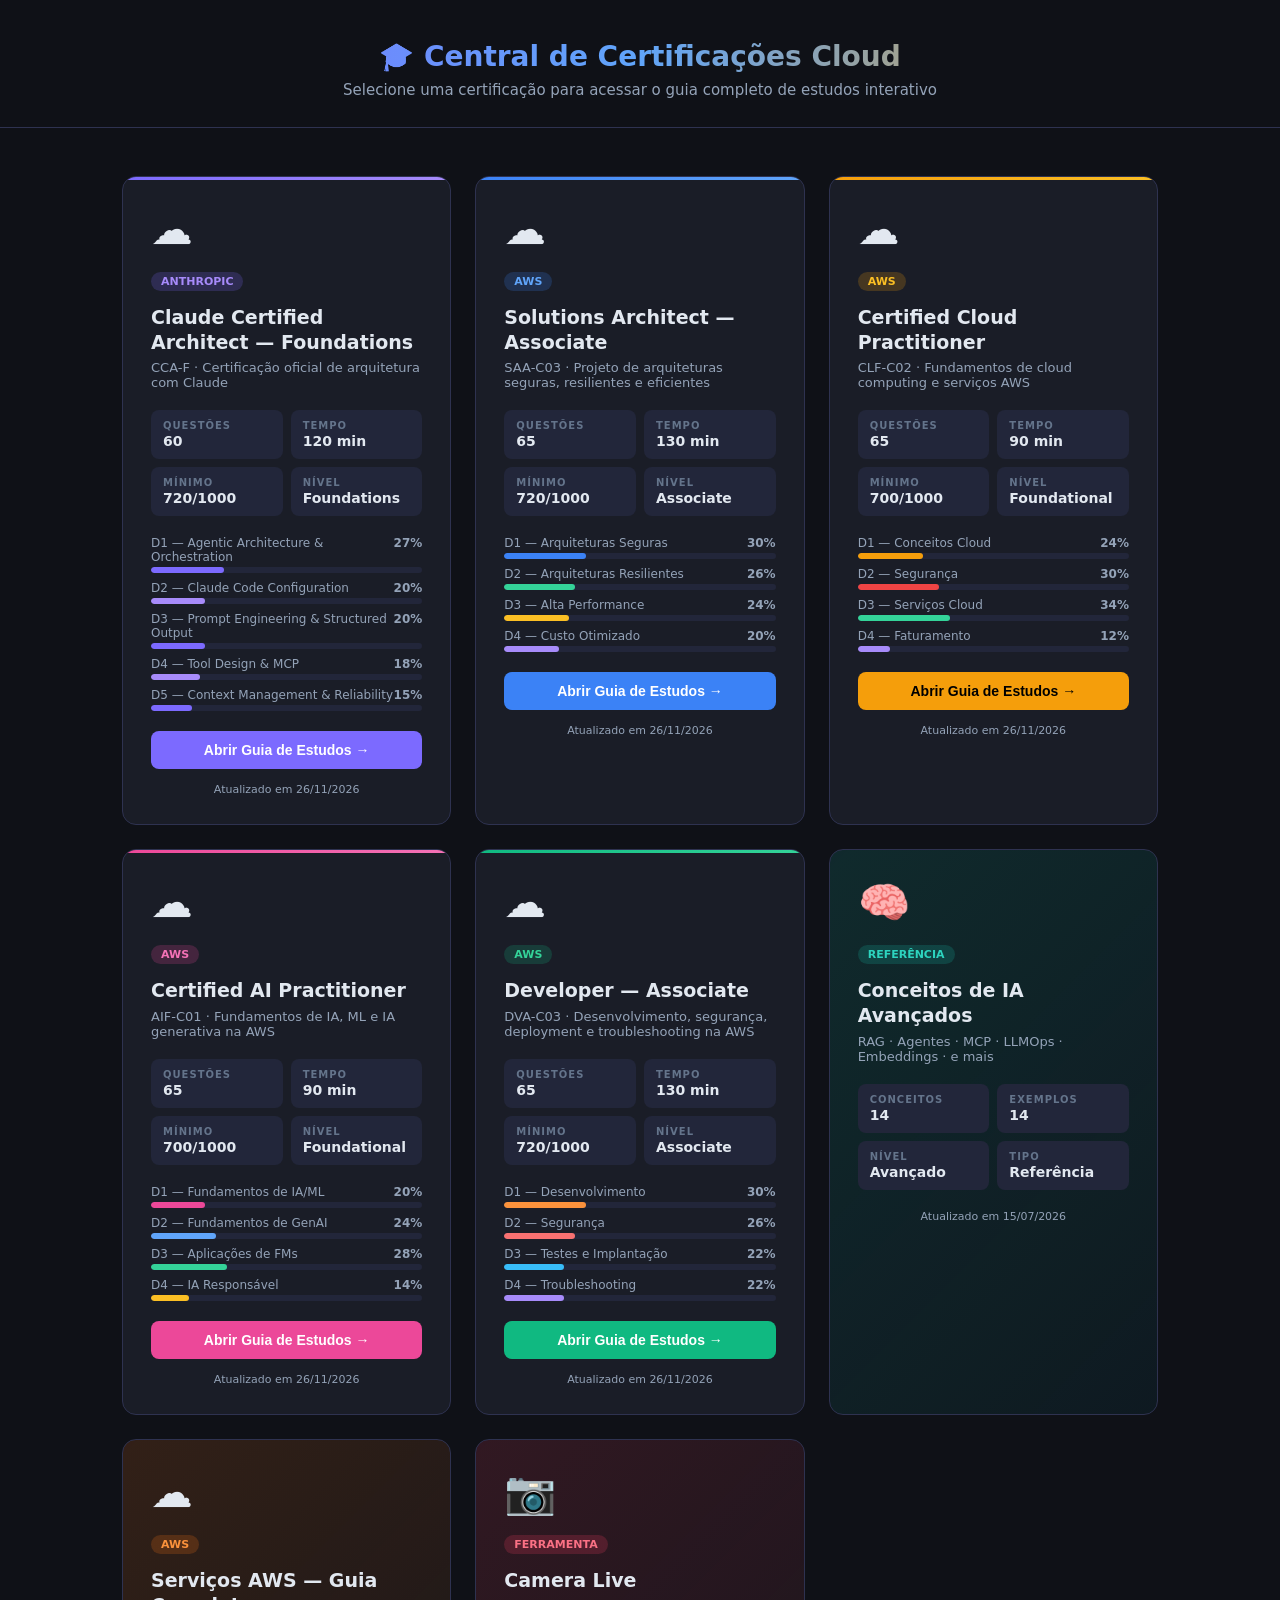
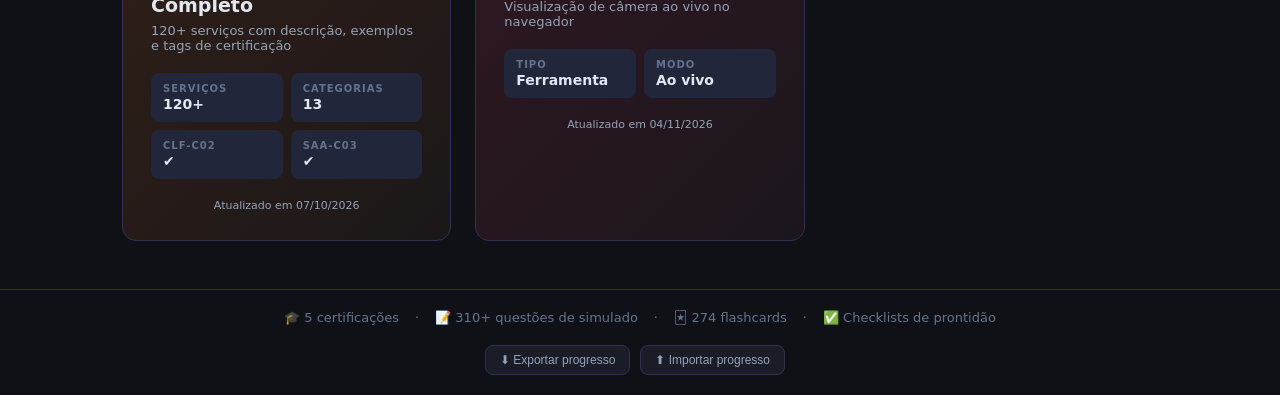
==== commit ac4f98c7: "Mostra a data de atualização nos cards do hub Cada card do index passa a exibir "Atualizado em DD/MM" ====
--- a/index.html
+++ b/index.html
@@ -31,6 +31,7 @@
 .card.dva .cert-badge{background:rgba(16,185,129,.2);color:#34d399;}
 .cert-title{font-size:19px;font-weight:800;margin-bottom:6px;line-height:1.3;}
 .cert-sub{font-size:13px;color:var(--text2);margin-bottom:20px;}
+.card-updated{margin-top:14px;font-size:11px;color:var(--text2);text-align:center;}
 .cert-info{display:grid;grid-template-columns:1fr 1fr;gap:8px;margin-bottom:20px;}
 .ci{background:var(--bg3);border-radius:8px;padding:10px 12px;}
 .ci .label{font-size:10px;text-transform:uppercase;letter-spacing:1px;color:var(--text3);font-weight:600;}
@@ -177,6 +178,7 @@
           </div>
           <div class="hub-progress" data-cert="ccaf" data-total="58"><span class="hp-txt"></span><div class="hp-bar"><div class="hp-fill" style="width:0%"></div></div></div>
           <button class="open-btn" onclick="event.preventDefault();window.location.href='ccaf_2026.html'">Abrir Guia de Estudos →</button>
+          <div class="card-updated">Atualizado em <time datetime="2026-11-26">26/11/2026</time></div>
         </a>
 
         <!-- AWS SAA -->
@@ -199,6 +201,7 @@
           </div>
           <div class="hub-progress" data-cert="saa" data-total="53"><span class="hp-txt"></span><div class="hp-bar"><div class="hp-fill" style="width:0%"></div></div></div>
           <button class="open-btn" onclick="event.preventDefault();window.location.href='aws_saa_study.html'">Abrir Guia de Estudos →</button>
+          <div class="card-updated">Atualizado em <time datetime="2026-11-26">26/11/2026</time></div>
         </a>
 
         <!-- CLF-C02 -->
@@ -221,6 +224,7 @@
           </div>
           <div class="hub-progress" data-cert="clf" data-total="45"><span class="hp-txt"></span><div class="hp-bar"><div class="hp-fill" style="width:0%"></div></div></div>
           <button class="open-btn" onclick="event.preventDefault();window.location.href='clf_c02_study.html'">Abrir Guia de Estudos →</button>
+          <div class="card-updated">Atualizado em <time datetime="2026-11-26">26/11/2026</time></div>
         </a>
 
         <!-- AWS AIF-C01 -->
@@ -243,6 +247,7 @@
           </div>
           <div class="hub-progress" data-cert="aif" data-total="59"><span class="hp-txt"></span><div class="hp-bar"><div class="hp-fill" style="width:0%"></div></div></div>
           <button class="open-btn" onclick="event.preventDefault();window.location.href='aws_aif_c01_study.html'">Abrir Guia de Estudos →</button>
+          <div class="card-updated">Atualizado em <time datetime="2026-11-26">26/11/2026</time></div>
         </a>
 
         <!-- AWS DVA-C03 -->
@@ -265,6 +270,7 @@
           </div>
           <div class="hub-progress" data-cert="dva" data-total="55"><span class="hp-txt"></span><div class="hp-bar"><div class="hp-fill" style="width:0%"></div></div></div>
           <button class="open-btn" onclick="event.preventDefault();window.location.href='aws_dva_c02_study.html'">Abrir Guia de Estudos →</button>
+          <div class="card-updated">Atualizado em <time datetime="2026-11-26">26/11/2026</time></div>
         </a>
         <!-- AI Concepts -->
         <a href="ai_concepts.html" class="card concepts" data-idx="5">
@@ -278,6 +284,7 @@
             <div class="ci"><div class="label">N&iacute;vel</div><div class="value">Avan&ccedil;ado</div></div>
             <div class="ci"><div class="label">Tipo</div><div class="value">Refer&ecirc;ncia</div></div>
           </div>
+          <div class="card-updated">Atualizado em <time datetime="2026-07-15">15/07/2026</time></div>
         </a>
         <!-- AWS Services -->
         <a href="aws_services.html" class="card awssvc" data-idx="6">
@@ -291,6 +298,7 @@
             <div class="ci"><div class="label">CLF-C02</div><div class="value">&#x2714;</div></div>
             <div class="ci"><div class="label">SAA-C03</div><div class="value">&#x2714;</div></div>
           </div>
+          <div class="card-updated">Atualizado em <time datetime="2026-10-07">07/10/2026</time></div>
         </a>
         <!-- Camera Live -->
         <a href="camera-live.html" class="card camlive" data-idx="7">
@@ -302,6 +310,7 @@
             <div class="ci"><div class="label">Tipo</div><div class="value">Ferramenta</div></div>
             <div class="ci"><div class="label">Modo</div><div class="value">Ao vivo</div></div>
           </div>
+          <div class="card-updated">Atualizado em <time datetime="2026-11-04">04/11/2026</time></div>
         </a>
 
       </div><!-- /c-track -->
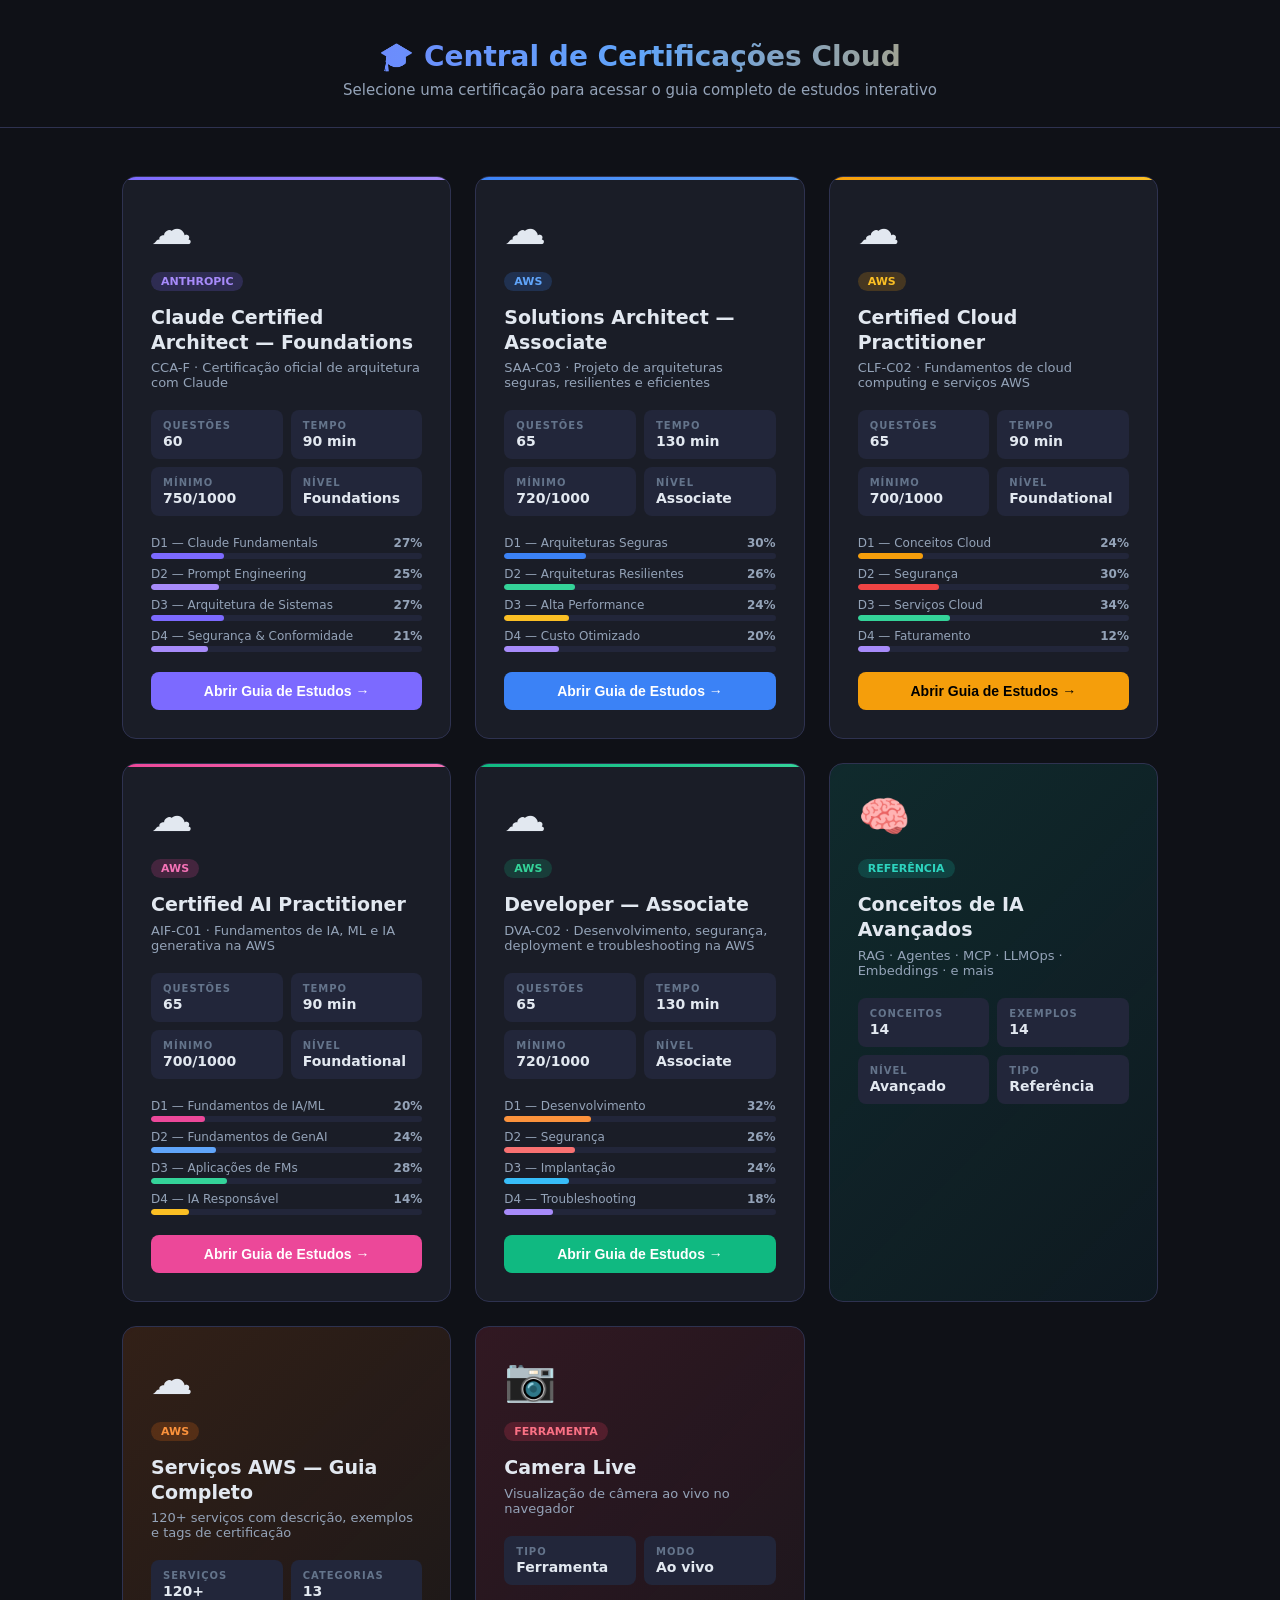
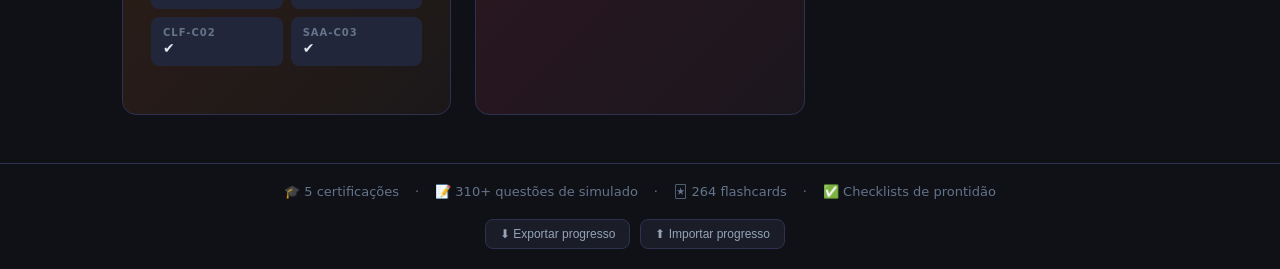
==== commit da611385: "Revert "Atualiza treinamentos: DVA-C03, planos de suporte AWS e dados de exame"" ====
--- a/index.html
+++ b/index.html
@@ -31,7 +31,6 @@
 .card.dva .cert-badge{background:rgba(16,185,129,.2);color:#34d399;}
 .cert-title{font-size:19px;font-weight:800;margin-bottom:6px;line-height:1.3;}
 .cert-sub{font-size:13px;color:var(--text2);margin-bottom:20px;}
-.card-updated{margin-top:14px;font-size:11px;color:var(--text2);text-align:center;}
 .cert-info{display:grid;grid-template-columns:1fr 1fr;gap:8px;margin-bottom:20px;}
 .ci{background:var(--bg3);border-radius:8px;padding:10px 12px;}
 .ci .label{font-size:10px;text-transform:uppercase;letter-spacing:1px;color:var(--text3);font-weight:600;}
@@ -165,20 +164,18 @@
           <div class="cert-sub">CCA-F · Certificação oficial de arquitetura com Claude</div>
           <div class="cert-info">
             <div class="ci"><div class="label">Questões</div><div class="value">60</div></div>
-            <div class="ci"><div class="label">Tempo</div><div class="value">120 min</div></div>
-            <div class="ci"><div class="label">Mínimo</div><div class="value">720/1000</div></div>
+            <div class="ci"><div class="label">Tempo</div><div class="value">90 min</div></div>
+            <div class="ci"><div class="label">Mínimo</div><div class="value">750/1000</div></div>
             <div class="ci"><div class="label">Nível</div><div class="value">Foundations</div></div>
           </div>
           <div class="cert-domains">
-            <div class="dom-bar"><div class="dom-label"><span>D1 — Agentic Architecture & Orchestration</span><strong>27%</strong></div><div class="dom-track"><div class="dom-fill" style="width:27%;background:#7c6aff"></div></div></div>
-            <div class="dom-bar"><div class="dom-label"><span>D2 — Claude Code Configuration</span><strong>20%</strong></div><div class="dom-track"><div class="dom-fill" style="width:20%;background:#a78bfa"></div></div></div>
-            <div class="dom-bar"><div class="dom-label"><span>D3 — Prompt Engineering & Structured Output</span><strong>20%</strong></div><div class="dom-track"><div class="dom-fill" style="width:20%;background:#7c6aff"></div></div></div>
-            <div class="dom-bar"><div class="dom-label"><span>D4 — Tool Design & MCP</span><strong>18%</strong></div><div class="dom-track"><div class="dom-fill" style="width:18%;background:#a78bfa"></div></div></div>
-            <div class="dom-bar"><div class="dom-label"><span>D5 — Context Management & Reliability</span><strong>15%</strong></div><div class="dom-track"><div class="dom-fill" style="width:15%;background:#7c6aff"></div></div></div>
+            <div class="dom-bar"><div class="dom-label"><span>D1 — Claude Fundamentals</span><strong>27%</strong></div><div class="dom-track"><div class="dom-fill" style="width:27%;background:#7c6aff"></div></div></div>
+            <div class="dom-bar"><div class="dom-label"><span>D2 — Prompt Engineering</span><strong>25%</strong></div><div class="dom-track"><div class="dom-fill" style="width:25%;background:#a78bfa"></div></div></div>
+            <div class="dom-bar"><div class="dom-label"><span>D3 — Arquitetura de Sistemas</span><strong>27%</strong></div><div class="dom-track"><div class="dom-fill" style="width:27%;background:#7c6aff"></div></div></div>
+            <div class="dom-bar"><div class="dom-label"><span>D4 — Segurança & Conformidade</span><strong>21%</strong></div><div class="dom-track"><div class="dom-fill" style="width:21%;background:#a78bfa"></div></div></div>
           </div>
           <div class="hub-progress" data-cert="ccaf" data-total="58"><span class="hp-txt"></span><div class="hp-bar"><div class="hp-fill" style="width:0%"></div></div></div>
           <button class="open-btn" onclick="event.preventDefault();window.location.href='ccaf_2026.html'">Abrir Guia de Estudos →</button>
-          <div class="card-updated">Atualizado em <time datetime="2026-11-26">26/11/2026</time></div>
         </a>
 
         <!-- AWS SAA -->
@@ -201,7 +198,6 @@
           </div>
           <div class="hub-progress" data-cert="saa" data-total="53"><span class="hp-txt"></span><div class="hp-bar"><div class="hp-fill" style="width:0%"></div></div></div>
           <button class="open-btn" onclick="event.preventDefault();window.location.href='aws_saa_study.html'">Abrir Guia de Estudos →</button>
-          <div class="card-updated">Atualizado em <time datetime="2026-11-26">26/11/2026</time></div>
         </a>
 
         <!-- CLF-C02 -->
@@ -224,7 +220,6 @@
           </div>
           <div class="hub-progress" data-cert="clf" data-total="45"><span class="hp-txt"></span><div class="hp-bar"><div class="hp-fill" style="width:0%"></div></div></div>
           <button class="open-btn" onclick="event.preventDefault();window.location.href='clf_c02_study.html'">Abrir Guia de Estudos →</button>
-          <div class="card-updated">Atualizado em <time datetime="2026-11-26">26/11/2026</time></div>
         </a>
 
         <!-- AWS AIF-C01 -->
@@ -247,15 +242,14 @@
           </div>
           <div class="hub-progress" data-cert="aif" data-total="59"><span class="hp-txt"></span><div class="hp-bar"><div class="hp-fill" style="width:0%"></div></div></div>
           <button class="open-btn" onclick="event.preventDefault();window.location.href='aws_aif_c01_study.html'">Abrir Guia de Estudos →</button>
-          <div class="card-updated">Atualizado em <time datetime="2026-11-26">26/11/2026</time></div>
-        </a>
-
-        <!-- AWS DVA-C03 -->
+        </a>
+
+        <!-- AWS DVA-C02 -->
         <a href="aws_dva_c02_study.html" class="card dva" data-idx="4">
           <div class="cert-icon">☁️</div>
           <div class="cert-badge">AWS</div>
           <div class="cert-title">Developer — Associate</div>
-          <div class="cert-sub">DVA-C03 · Desenvolvimento, segurança, deployment e troubleshooting na AWS</div>
+          <div class="cert-sub">DVA-C02 · Desenvolvimento, segurança, deployment e troubleshooting na AWS</div>
           <div class="cert-info">
             <div class="ci"><div class="label">Questões</div><div class="value">65</div></div>
             <div class="ci"><div class="label">Tempo</div><div class="value">130 min</div></div>
@@ -263,14 +257,13 @@
             <div class="ci"><div class="label">Nível</div><div class="value">Associate</div></div>
           </div>
           <div class="cert-domains">
-            <div class="dom-bar"><div class="dom-label"><span>D1 — Desenvolvimento</span><strong>30%</strong></div><div class="dom-track"><div class="dom-fill" style="width:30%;background:#fb923c"></div></div></div>
+            <div class="dom-bar"><div class="dom-label"><span>D1 — Desenvolvimento</span><strong>32%</strong></div><div class="dom-track"><div class="dom-fill" style="width:32%;background:#fb923c"></div></div></div>
             <div class="dom-bar"><div class="dom-label"><span>D2 — Segurança</span><strong>26%</strong></div><div class="dom-track"><div class="dom-fill" style="width:26%;background:#f87171"></div></div></div>
-            <div class="dom-bar"><div class="dom-label"><span>D3 — Testes e Implantação</span><strong>22%</strong></div><div class="dom-track"><div class="dom-fill" style="width:22%;background:#38bdf8"></div></div></div>
-            <div class="dom-bar"><div class="dom-label"><span>D4 — Troubleshooting</span><strong>22%</strong></div><div class="dom-track"><div class="dom-fill" style="width:22%;background:#a78bfa"></div></div></div>
-          </div>
-          <div class="hub-progress" data-cert="dva" data-total="55"><span class="hp-txt"></span><div class="hp-bar"><div class="hp-fill" style="width:0%"></div></div></div>
+            <div class="dom-bar"><div class="dom-label"><span>D3 — Implantação</span><strong>24%</strong></div><div class="dom-track"><div class="dom-fill" style="width:24%;background:#38bdf8"></div></div></div>
+            <div class="dom-bar"><div class="dom-label"><span>D4 — Troubleshooting</span><strong>18%</strong></div><div class="dom-track"><div class="dom-fill" style="width:18%;background:#a78bfa"></div></div></div>
+          </div>
+          <div class="hub-progress" data-cert="dva" data-total="45"><span class="hp-txt"></span><div class="hp-bar"><div class="hp-fill" style="width:0%"></div></div></div>
           <button class="open-btn" onclick="event.preventDefault();window.location.href='aws_dva_c02_study.html'">Abrir Guia de Estudos →</button>
-          <div class="card-updated">Atualizado em <time datetime="2026-11-26">26/11/2026</time></div>
         </a>
         <!-- AI Concepts -->
         <a href="ai_concepts.html" class="card concepts" data-idx="5">
@@ -284,7 +277,6 @@
             <div class="ci"><div class="label">N&iacute;vel</div><div class="value">Avan&ccedil;ado</div></div>
             <div class="ci"><div class="label">Tipo</div><div class="value">Refer&ecirc;ncia</div></div>
           </div>
-          <div class="card-updated">Atualizado em <time datetime="2026-07-15">15/07/2026</time></div>
         </a>
         <!-- AWS Services -->
         <a href="aws_services.html" class="card awssvc" data-idx="6">
@@ -298,7 +290,6 @@
             <div class="ci"><div class="label">CLF-C02</div><div class="value">&#x2714;</div></div>
             <div class="ci"><div class="label">SAA-C03</div><div class="value">&#x2714;</div></div>
           </div>
-          <div class="card-updated">Atualizado em <time datetime="2026-10-07">07/10/2026</time></div>
         </a>
         <!-- Camera Live -->
         <a href="camera-live.html" class="card camlive" data-idx="7">
@@ -310,7 +301,6 @@
             <div class="ci"><div class="label">Tipo</div><div class="value">Ferramenta</div></div>
             <div class="ci"><div class="label">Modo</div><div class="value">Ao vivo</div></div>
           </div>
-          <div class="card-updated">Atualizado em <time datetime="2026-11-04">04/11/2026</time></div>
         </a>
 
       </div><!-- /c-track -->
@@ -337,7 +327,7 @@
   <div class="stat">·</div>
   <div class="stat">📝 310+ questões de simulado</div>
   <div class="stat">·</div>
-  <div class="stat">🃏 274 flashcards</div>
+  <div class="stat">🃏 264 flashcards</div>
   <div class="stat">·</div>
   <div class="stat">✅ Checklists de prontidão</div>
 </div>
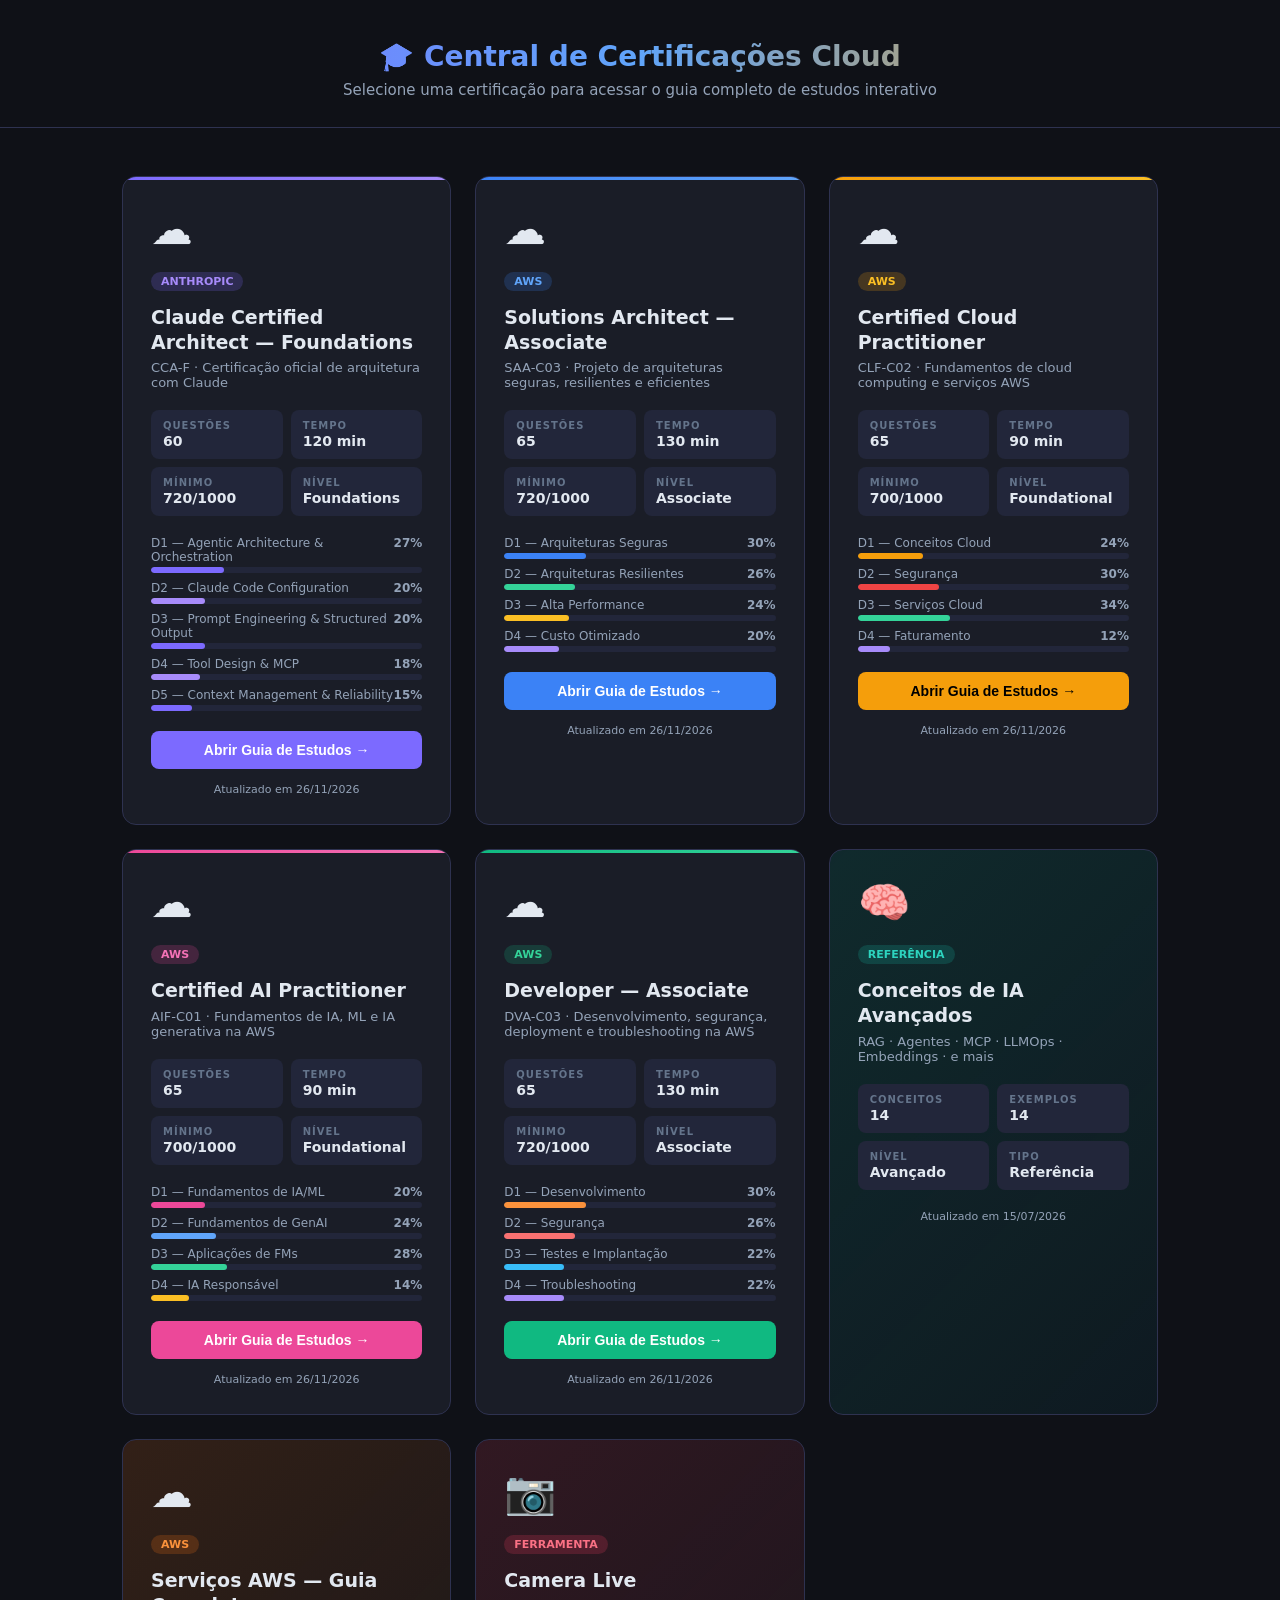
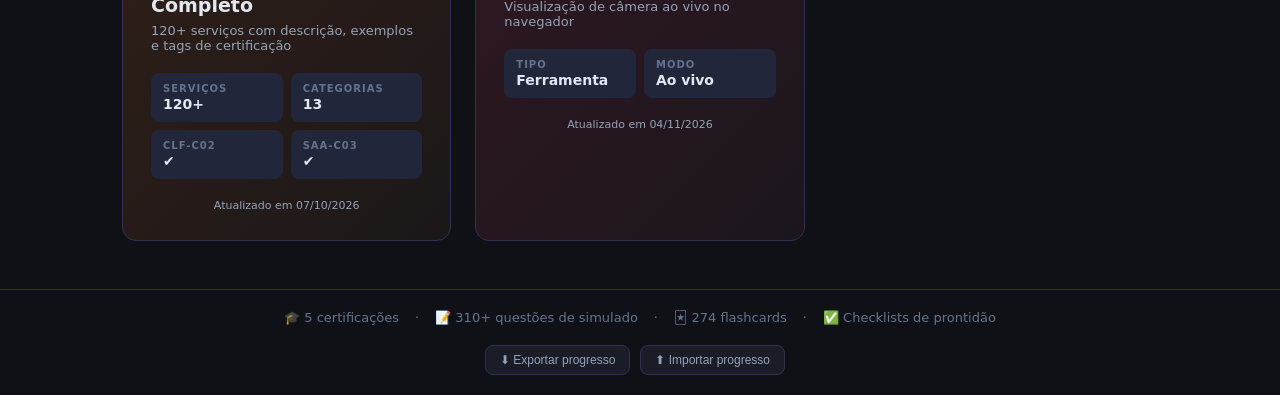
==== commit 8f0bb49c: "Incluir data de atualização nos cards (#9) * Mostra a data de atualização nos cards do hub  Cada car" ====
--- a/index.html
+++ b/index.html
@@ -31,6 +31,7 @@
 .card.dva .cert-badge{background:rgba(16,185,129,.2);color:#34d399;}
 .cert-title{font-size:19px;font-weight:800;margin-bottom:6px;line-height:1.3;}
 .cert-sub{font-size:13px;color:var(--text2);margin-bottom:20px;}
+.card-updated{margin-top:14px;font-size:11px;color:var(--text2);text-align:center;}
 .cert-info{display:grid;grid-template-columns:1fr 1fr;gap:8px;margin-bottom:20px;}
 .ci{background:var(--bg3);border-radius:8px;padding:10px 12px;}
 .ci .label{font-size:10px;text-transform:uppercase;letter-spacing:1px;color:var(--text3);font-weight:600;}
@@ -164,18 +165,20 @@
           <div class="cert-sub">CCA-F · Certificação oficial de arquitetura com Claude</div>
           <div class="cert-info">
             <div class="ci"><div class="label">Questões</div><div class="value">60</div></div>
-            <div class="ci"><div class="label">Tempo</div><div class="value">90 min</div></div>
-            <div class="ci"><div class="label">Mínimo</div><div class="value">750/1000</div></div>
+            <div class="ci"><div class="label">Tempo</div><div class="value">120 min</div></div>
+            <div class="ci"><div class="label">Mínimo</div><div class="value">720/1000</div></div>
             <div class="ci"><div class="label">Nível</div><div class="value">Foundations</div></div>
           </div>
           <div class="cert-domains">
-            <div class="dom-bar"><div class="dom-label"><span>D1 — Claude Fundamentals</span><strong>27%</strong></div><div class="dom-track"><div class="dom-fill" style="width:27%;background:#7c6aff"></div></div></div>
-            <div class="dom-bar"><div class="dom-label"><span>D2 — Prompt Engineering</span><strong>25%</strong></div><div class="dom-track"><div class="dom-fill" style="width:25%;background:#a78bfa"></div></div></div>
-            <div class="dom-bar"><div class="dom-label"><span>D3 — Arquitetura de Sistemas</span><strong>27%</strong></div><div class="dom-track"><div class="dom-fill" style="width:27%;background:#7c6aff"></div></div></div>
-            <div class="dom-bar"><div class="dom-label"><span>D4 — Segurança & Conformidade</span><strong>21%</strong></div><div class="dom-track"><div class="dom-fill" style="width:21%;background:#a78bfa"></div></div></div>
+            <div class="dom-bar"><div class="dom-label"><span>D1 — Agentic Architecture & Orchestration</span><strong>27%</strong></div><div class="dom-track"><div class="dom-fill" style="width:27%;background:#7c6aff"></div></div></div>
+            <div class="dom-bar"><div class="dom-label"><span>D2 — Claude Code Configuration</span><strong>20%</strong></div><div class="dom-track"><div class="dom-fill" style="width:20%;background:#a78bfa"></div></div></div>
+            <div class="dom-bar"><div class="dom-label"><span>D3 — Prompt Engineering & Structured Output</span><strong>20%</strong></div><div class="dom-track"><div class="dom-fill" style="width:20%;background:#7c6aff"></div></div></div>
+            <div class="dom-bar"><div class="dom-label"><span>D4 — Tool Design & MCP</span><strong>18%</strong></div><div class="dom-track"><div class="dom-fill" style="width:18%;background:#a78bfa"></div></div></div>
+            <div class="dom-bar"><div class="dom-label"><span>D5 — Context Management & Reliability</span><strong>15%</strong></div><div class="dom-track"><div class="dom-fill" style="width:15%;background:#7c6aff"></div></div></div>
           </div>
           <div class="hub-progress" data-cert="ccaf" data-total="58"><span class="hp-txt"></span><div class="hp-bar"><div class="hp-fill" style="width:0%"></div></div></div>
           <button class="open-btn" onclick="event.preventDefault();window.location.href='ccaf_2026.html'">Abrir Guia de Estudos →</button>
+          <div class="card-updated">Atualizado em <time datetime="2026-11-26">26/11/2026</time></div>
         </a>
 
         <!-- AWS SAA -->
@@ -198,6 +201,7 @@
           </div>
           <div class="hub-progress" data-cert="saa" data-total="53"><span class="hp-txt"></span><div class="hp-bar"><div class="hp-fill" style="width:0%"></div></div></div>
           <button class="open-btn" onclick="event.preventDefault();window.location.href='aws_saa_study.html'">Abrir Guia de Estudos →</button>
+          <div class="card-updated">Atualizado em <time datetime="2026-11-26">26/11/2026</time></div>
         </a>
 
         <!-- CLF-C02 -->
@@ -220,6 +224,7 @@
           </div>
           <div class="hub-progress" data-cert="clf" data-total="45"><span class="hp-txt"></span><div class="hp-bar"><div class="hp-fill" style="width:0%"></div></div></div>
           <button class="open-btn" onclick="event.preventDefault();window.location.href='clf_c02_study.html'">Abrir Guia de Estudos →</button>
+          <div class="card-updated">Atualizado em <time datetime="2026-11-26">26/11/2026</time></div>
         </a>
 
         <!-- AWS AIF-C01 -->
@@ -242,14 +247,15 @@
           </div>
           <div class="hub-progress" data-cert="aif" data-total="59"><span class="hp-txt"></span><div class="hp-bar"><div class="hp-fill" style="width:0%"></div></div></div>
           <button class="open-btn" onclick="event.preventDefault();window.location.href='aws_aif_c01_study.html'">Abrir Guia de Estudos →</button>
-        </a>
-
-        <!-- AWS DVA-C02 -->
+          <div class="card-updated">Atualizado em <time datetime="2026-11-26">26/11/2026</time></div>
+        </a>
+
+        <!-- AWS DVA-C03 -->
         <a href="aws_dva_c02_study.html" class="card dva" data-idx="4">
           <div class="cert-icon">☁️</div>
           <div class="cert-badge">AWS</div>
           <div class="cert-title">Developer — Associate</div>
-          <div class="cert-sub">DVA-C02 · Desenvolvimento, segurança, deployment e troubleshooting na AWS</div>
+          <div class="cert-sub">DVA-C03 · Desenvolvimento, segurança, deployment e troubleshooting na AWS</div>
           <div class="cert-info">
             <div class="ci"><div class="label">Questões</div><div class="value">65</div></div>
             <div class="ci"><div class="label">Tempo</div><div class="value">130 min</div></div>
@@ -257,13 +263,14 @@
             <div class="ci"><div class="label">Nível</div><div class="value">Associate</div></div>
           </div>
           <div class="cert-domains">
-            <div class="dom-bar"><div class="dom-label"><span>D1 — Desenvolvimento</span><strong>32%</strong></div><div class="dom-track"><div class="dom-fill" style="width:32%;background:#fb923c"></div></div></div>
+            <div class="dom-bar"><div class="dom-label"><span>D1 — Desenvolvimento</span><strong>30%</strong></div><div class="dom-track"><div class="dom-fill" style="width:30%;background:#fb923c"></div></div></div>
             <div class="dom-bar"><div class="dom-label"><span>D2 — Segurança</span><strong>26%</strong></div><div class="dom-track"><div class="dom-fill" style="width:26%;background:#f87171"></div></div></div>
-            <div class="dom-bar"><div class="dom-label"><span>D3 — Implantação</span><strong>24%</strong></div><div class="dom-track"><div class="dom-fill" style="width:24%;background:#38bdf8"></div></div></div>
-            <div class="dom-bar"><div class="dom-label"><span>D4 — Troubleshooting</span><strong>18%</strong></div><div class="dom-track"><div class="dom-fill" style="width:18%;background:#a78bfa"></div></div></div>
-          </div>
-          <div class="hub-progress" data-cert="dva" data-total="45"><span class="hp-txt"></span><div class="hp-bar"><div class="hp-fill" style="width:0%"></div></div></div>
+            <div class="dom-bar"><div class="dom-label"><span>D3 — Testes e Implantação</span><strong>22%</strong></div><div class="dom-track"><div class="dom-fill" style="width:22%;background:#38bdf8"></div></div></div>
+            <div class="dom-bar"><div class="dom-label"><span>D4 — Troubleshooting</span><strong>22%</strong></div><div class="dom-track"><div class="dom-fill" style="width:22%;background:#a78bfa"></div></div></div>
+          </div>
+          <div class="hub-progress" data-cert="dva" data-total="55"><span class="hp-txt"></span><div class="hp-bar"><div class="hp-fill" style="width:0%"></div></div></div>
           <button class="open-btn" onclick="event.preventDefault();window.location.href='aws_dva_c02_study.html'">Abrir Guia de Estudos →</button>
+          <div class="card-updated">Atualizado em <time datetime="2026-11-26">26/11/2026</time></div>
         </a>
         <!-- AI Concepts -->
         <a href="ai_concepts.html" class="card concepts" data-idx="5">
@@ -277,6 +284,7 @@
             <div class="ci"><div class="label">N&iacute;vel</div><div class="value">Avan&ccedil;ado</div></div>
             <div class="ci"><div class="label">Tipo</div><div class="value">Refer&ecirc;ncia</div></div>
           </div>
+          <div class="card-updated">Atualizado em <time datetime="2026-07-15">15/07/2026</time></div>
         </a>
         <!-- AWS Services -->
         <a href="aws_services.html" class="card awssvc" data-idx="6">
@@ -290,6 +298,7 @@
             <div class="ci"><div class="label">CLF-C02</div><div class="value">&#x2714;</div></div>
             <div class="ci"><div class="label">SAA-C03</div><div class="value">&#x2714;</div></div>
           </div>
+          <div class="card-updated">Atualizado em <time datetime="2026-10-07">07/10/2026</time></div>
         </a>
         <!-- Camera Live -->
         <a href="camera-live.html" class="card camlive" data-idx="7">
@@ -301,6 +310,7 @@
             <div class="ci"><div class="label">Tipo</div><div class="value">Ferramenta</div></div>
             <div class="ci"><div class="label">Modo</div><div class="value">Ao vivo</div></div>
           </div>
+          <div class="card-updated">Atualizado em <time datetime="2026-11-04">04/11/2026</time></div>
         </a>
 
       </div><!-- /c-track -->
@@ -327,7 +337,7 @@
   <div class="stat">·</div>
   <div class="stat">📝 310+ questões de simulado</div>
   <div class="stat">·</div>
-  <div class="stat">🃏 264 flashcards</div>
+  <div class="stat">🃏 274 flashcards</div>
   <div class="stat">·</div>
   <div class="stat">✅ Checklists de prontidão</div>
 </div>
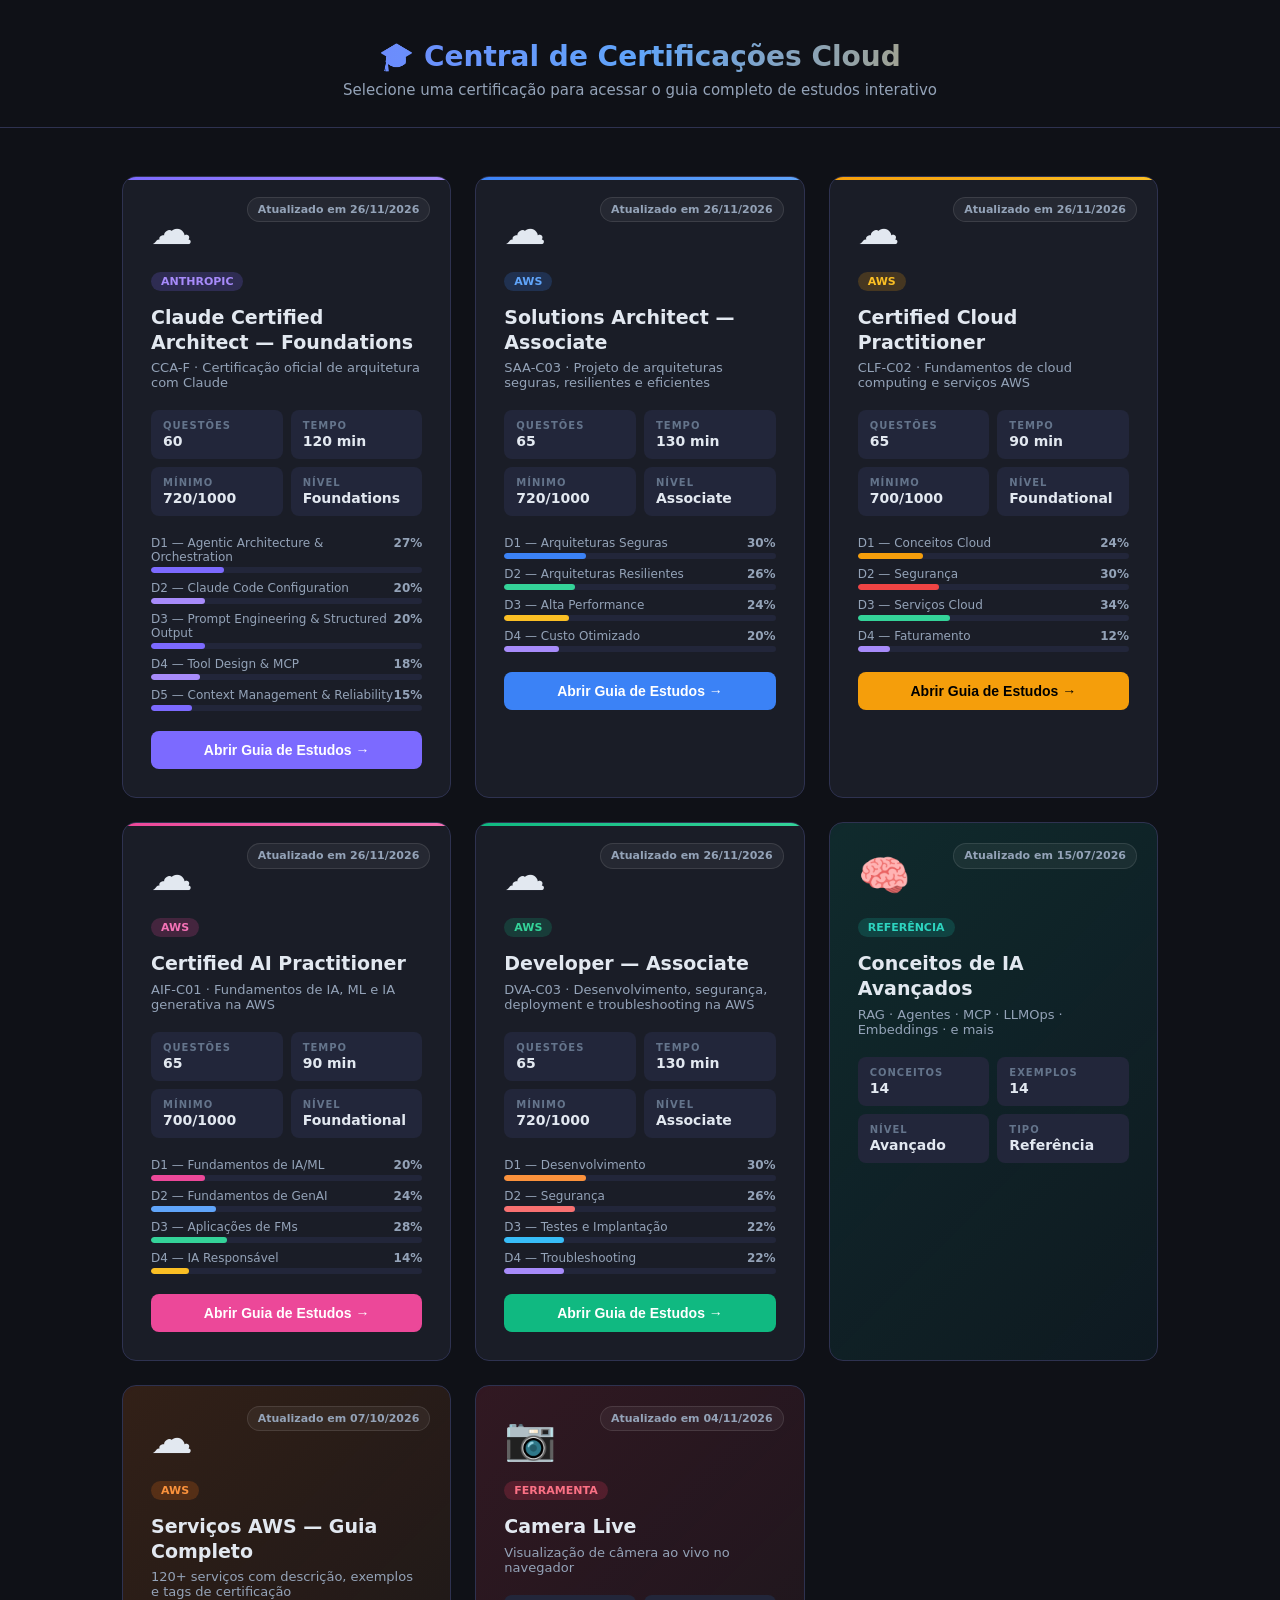
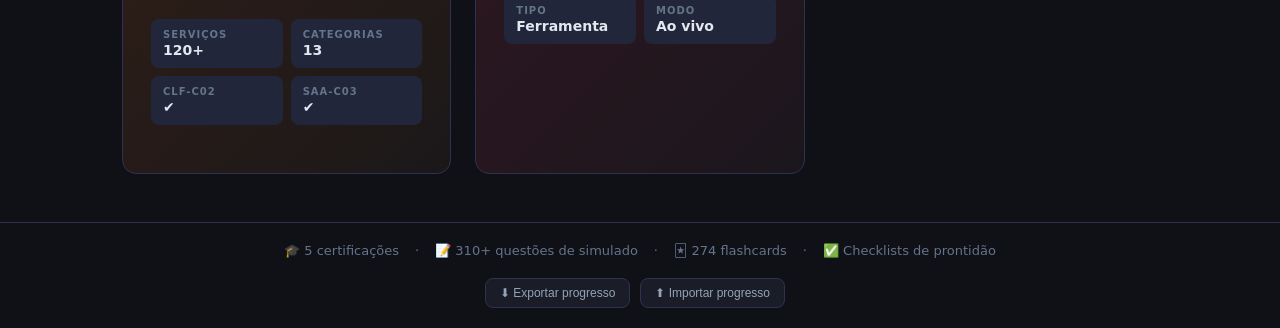
==== commit 082e03cc: "Move a data de atualização para o canto superior direito do card A data "Atualizado em" deixa o roda" ====
--- a/index.html
+++ b/index.html
@@ -31,7 +31,8 @@
 .card.dva .cert-badge{background:rgba(16,185,129,.2);color:#34d399;}
 .cert-title{font-size:19px;font-weight:800;margin-bottom:6px;line-height:1.3;}
 .cert-sub{font-size:13px;color:var(--text2);margin-bottom:20px;}
-.card-updated{margin-top:14px;font-size:11px;color:var(--text2);text-align:center;}
+.card-updated{position:absolute;top:20px;right:20px;padding:4px 10px;border-radius:99px;background:rgba(255,255,255,.05);border:1px solid rgba(255,255,255,.1);font-size:11px;font-weight:600;line-height:1.4;white-space:nowrap;color:var(--text2);}
+@media(max-width:359px){.card-updated{top:16px;right:12px;padding:3px 8px;font-size:10px;}}
 .cert-info{display:grid;grid-template-columns:1fr 1fr;gap:8px;margin-bottom:20px;}
 .ci{background:var(--bg3);border-radius:8px;padding:10px 12px;}
 .ci .label{font-size:10px;text-transform:uppercase;letter-spacing:1px;color:var(--text3);font-weight:600;}
